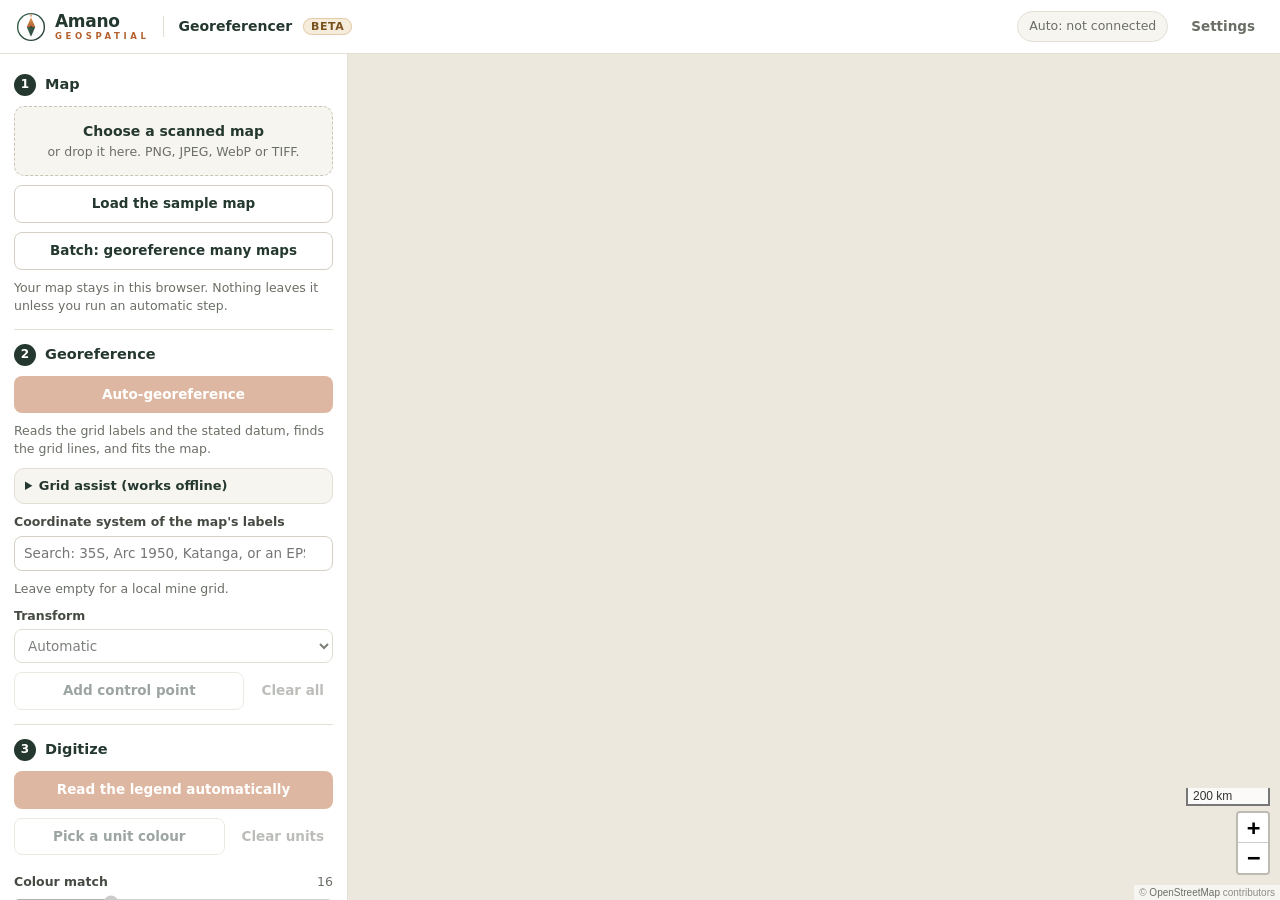
==== app/index.html @ 9b84d44c "Add accounts and activity history (inactive until configured) Email-and-password sign-up and sign-in" ====
<!DOCTYPE html>
<html lang="en">
<head>
<meta charset="UTF-8">
<meta name="viewport" content="width=device-width, initial-scale=1.0">
<title>Amano Georeferencer (beta) — Amano Geospatial</title>
<meta name="description" content="Georeference and digitize scanned maps in your browser. Beta.">
<meta name="theme-color" content="#24382f">
<link rel="icon" href="../assets/favicon.ico" sizes="48x48">
<link rel="icon" href="../assets/favicon.svg" type="image/svg+xml">
<link rel="stylesheet" href="vendor/leaflet/leaflet.css">
<link rel="stylesheet" href="app.css">
</head>
<body>

<header class="top">
  <a class="brand" href="../" title="Back to amanogeospatial.com">
    <img src="logo.svg" alt="" width="30" height="30">
    <span class="wm"><b>Amano</b><span>GEOSPATIAL</span></span>
  </a>
  <span class="product">Georeferencer <i>beta</i></span>
  <nav class="views" id="views" hidden aria-label="Sections">
    <button class="vtab on" id="nav-work" type="button">Workspace</button>
    <button class="vtab" id="nav-history" type="button">History</button>
  </nav>
  <span class="grow"></span>
  <button class="chip" id="ai-chip" type="button" title="Connection for the automatic steps">Auto: not connected</button>
  <button class="btn quiet" id="btn-settings" type="button">Settings</button>
  <div class="acct" id="acct" hidden>
    <button class="acct-btn" id="acct-btn" type="button" aria-haspopup="true" aria-expanded="false" title="Your account"><span id="acct-initials"></span></button>
    <div class="acct-menu" id="acct-menu" hidden>
      <div class="who"><b id="acct-name"></b><span id="acct-email"></span></div>
      <div class="use"><b>This month</b><span id="acct-usage">0 maps</span></div>
      <button class="item" id="acct-history" type="button">History</button>
      <button class="item out" id="acct-signout" type="button">Sign out</button>
    </div>
  </div>
</header>

<div class="layout">
  <aside class="panel" id="panel">

    <section class="step" id="s-map">
      <h2><span class="n">1</span> Map</h2>
      <div class="body">
        <label class="drop" id="drop">
          <input type="file" id="file" accept=".png,.jpg,.jpeg,.webp,.tif,.tiff,.bmp,.gif,image/*">
          <b>Choose a scanned map</b>
          <span>or drop it here. PNG, JPEG, WebP or TIFF.</span>
        </label>
        <button class="btn line wide" id="btn-sample" type="button">Load the sample map</button>
        <button class="btn line wide" id="btn-batch" type="button">Batch: georeference many maps</button>
        <p class="hint" id="file-info">Your map stays in this browser. Nothing leaves it unless you run an automatic step.</p>
      </div>
    </section>

    <section class="step" id="s-georef">
      <h2><span class="n">2</span> Georeference</h2>
      <div class="body">
        <button class="btn primary wide" id="btn-auto" type="button" disabled>Auto-georeference</button>
        <p class="hint">Reads the grid labels and the stated datum, finds the grid lines, and fits the map.</p>

        <details id="assist">
          <summary>Grid assist (works offline)</summary>
          <p class="hint">Finds the grid lines for you. You type the value of the first line and the spacing.</p>
          <button class="btn line wide" id="btn-detect" type="button" disabled>Detect grid lines</button>
          <div class="grid2" id="assist-form" hidden>
            <label>Leftmost line (X)<input type="number" id="as-e0" step="any" placeholder="e.g. 360000"></label>
            <label>X spacing<input type="number" id="as-de" step="any" placeholder="e.g. 1000"></label>
            <label>Top line (Y)<input type="number" id="as-n0" step="any" placeholder="e.g. 8646000"></label>
            <label>Y spacing<input type="number" id="as-dn" step="any" placeholder="e.g. 1000"></label>
            <button class="btn line wide span2" id="btn-assist" type="button">Apply values to the grid</button>
          </div>
        </details>

        <label class="field">Coordinate system of the map's labels
          <input type="text" id="crs" list="crs-list" placeholder="Search: 35S, Arc 1950, Katanga, or an EPSG code" autocomplete="off" disabled>
          <datalist id="crs-list"></datalist>
        </label>
        <p class="hint" id="crs-note">Leave empty for a local mine grid.</p>

        <label class="field">Transform
          <select id="transform" disabled>
            <option value="auto">Automatic</option>
            <option value="similarity">Shift, scale, rotate (2+ points)</option>
            <option value="affine">Affine (3+ points)</option>
            <option value="poly2">Polynomial 2 (6+ points, for warped sheets)</option>
          </select>
        </label>

        <div class="fit" id="fit" hidden></div>

        <div class="row">
          <button class="btn line tool" id="tool-gcp" data-tool="gcp" type="button" disabled>Add control point</button>
          <button class="btn quiet" id="btn-clear-gcps" type="button" disabled>Clear all</button>
        </div>
        <div class="tablewrap" id="gcp-wrap" hidden>
          <table class="gcps">
            <thead><tr><th>#</th><th>X / Easting</th><th>Y / Northing</th><th title="Error in scan pixels">Err px</th><th>Use</th><th></th></tr></thead>
            <tbody id="gcp-body"></tbody>
          </table>
        </div>
      </div>
    </section>

    <section class="step" id="s-digit">
      <h2><span class="n">3</span> Digitize</h2>
      <div class="body">
        <button class="btn primary wide" id="btn-legend" type="button" disabled>Read the legend automatically</button>
        <div class="row">
          <button class="btn line tool" id="tool-pick" data-tool="pick" type="button" disabled>Pick a unit colour</button>
          <button class="btn quiet" id="btn-clear-units" type="button" disabled>Clear units</button>
        </div>
        <div id="units" class="units"></div>

        <label class="field range">Colour match <output id="o-tol">16</output>
          <input type="range" id="r-tol" min="6" max="40" value="16" disabled>
        </label>
        <label class="field range">Outline detail <output id="o-detail">Normal</output>
          <input type="range" id="r-detail" min="1" max="5" value="3" disabled>
        </label>
        <button class="btn primary wide" id="btn-extract" type="button" disabled>Extract polygons</button>

        <h3>Draw by hand</h3>
        <label class="field">Name or code for new features
          <input type="text" id="attr" placeholder="e.g. Fault, SD-006, Kd" disabled>
        </label>
        <div class="tools">
          <button class="btn line tool" data-tool="wand" type="button" disabled title="Click a coloured area to outline it">Magic wand</button>
          <button class="btn line tool" data-tool="polygon" type="button" disabled>Polygon</button>
          <button class="btn line tool" data-tool="line" type="button" disabled>Line</button>
          <button class="btn line tool" data-tool="point" type="button" disabled>Point</button>
          <button class="btn line tool" data-tool="erase" type="button" disabled title="Click a feature to delete it">Delete</button>
        </div>
        <p class="hint" id="draw-hint">Click to add corners. Double-click or press Enter to finish, Esc to cancel.</p>
        <div id="feat-summary" class="summary"></div>
        <button class="btn quiet" id="btn-clear-feats" type="button" disabled>Remove all features</button>
      </div>
    </section>

    <section class="step" id="s-export">
      <h2><span class="n">4</span> Export</h2>
      <div class="body">
        <button class="btn primary wide" id="ex-all" type="button" disabled>Download everything (.zip)</button>
        <div class="exports">
          <button class="btn line" id="ex-tif" type="button" disabled>GeoTIFF</button>
          <button class="btn line" id="ex-shp" type="button" disabled>Shapefile</button>
          <button class="btn line" id="ex-geojson" type="button" disabled>GeoJSON</button>
          <button class="btn line" id="ex-points" type="button" disabled>Control points</button>
          <button class="btn line" id="ex-world" type="button" disabled>World file</button>
          <button class="btn line" id="ex-audit" type="button" disabled>Audit log</button>
        </div>
        <p class="hint" id="export-note">Georeference the map first.</p>
      </div>
    </section>

    <section class="step" id="s-log">
      <h2>Activity</h2>
      <ol class="log" id="log"></ol>
    </section>

    <p class="foot">Beta. Check results before relying on them. <a href="../">amanogeospatial.com</a></p>
  </aside>

  <main class="stage" id="stage">
    <div id="basemap"></div>
    <canvas id="view" hidden></canvas>
    <div class="toolbar" id="toolbar" hidden>
      <span class="seg" role="group" aria-label="View">
        <button class="tb on" id="view-scan" type="button" title="Work on the scan">Scan</button>
        <button class="tb" id="view-base" type="button" title="See the map on OpenStreetMap">Basemap</button>
      </span>
      <span class="sep"></span>
      <button class="tb tool on scan-only" data-tool="pan" type="button" title="Pan and zoom">Pan</button>
      <button class="tb" id="tb-fit" type="button" title="Show the whole map">Fit</button>
      <button class="tb scan-only" id="tb-in" type="button" title="Zoom in">+</button>
      <button class="tb scan-only" id="tb-out" type="button" title="Zoom out">−</button>
      <span class="sep"></span>
      <label class="tb check scan-only"><input type="checkbox" id="show-grid" checked> Grid</label>
      <label class="tb check scan-only"><input type="checkbox" id="show-gcps" checked> Points</label>
      <label class="tb check base-only" hidden>Scan opacity <input type="range" id="base-opacity" min="0" max="100" value="75"></label>
      <label class="tb check"><input type="checkbox" id="show-feats" checked> Features</label>
    </div>
    <div class="status" id="status" hidden></div>
    <div class="empty" id="empty" hidden>
      <img src="logo.svg" alt="" width="72" height="72">
      <h1>Georeference and digitize a scanned map</h1>
      <p>Load a scan on the left, or try the sample map. Once it is georeferenced it appears here on the basemap, and exports as a GeoTIFF and vector layers for QGIS, ArcGIS or Leapfrog.</p>
    </div>
    <div class="busy" id="busy" hidden><div class="card"><div class="spin"></div><p id="busy-text">Working…</p><div class="bar"><i id="busy-bar"></i></div></div></div>
    <div class="toast" id="toast" hidden></div>
  </main>
</div>

<section class="history" id="history" hidden>
  <div class="hwrap">
    <input type="search" id="hist-search" placeholder="Search history…" aria-label="Search history">
    <div class="tablewrap htable">
      <table class="gcps hist">
        <thead><tr><th>Preview</th><th>Map</th><th>Status</th><th>Coordinate system</th><th>Points</th><th>Err px</th><th>Time</th><th></th></tr></thead>
        <tbody id="hist-body"></tbody>
      </table>
    </div>
    <p class="hint" id="hist-count"></p>
  </div>
</section>

<div class="auth" id="auth" hidden>
  <form class="auth-card" id="auth-form" novalidate>
    <img src="logo.svg" alt="" width="54" height="54">
    <h1 id="auth-title">Sign in</h1>
    <p class="hint" id="auth-sub">Sign in to georeference maps and keep a history of your work.</p>
    <label class="field" id="auth-name-row" hidden>Your name
      <input type="text" id="auth-name" autocomplete="name">
    </label>
    <label class="field" id="auth-email-row">Email address
      <input type="email" id="auth-email" autocomplete="email" required>
    </label>
    <label class="field" id="auth-pass-row">Password
      <input type="password" id="auth-pass" autocomplete="current-password" minlength="8" required>
    </label>
    <p class="hint" id="auth-msg" role="status"></p>
    <button class="btn primary wide" id="auth-submit" type="submit">Sign in</button>
    <div class="auth-links">
      <button class="link" id="auth-switch" type="button">Create an account</button>
      <button class="link" id="auth-forgot" type="button">Forgot password?</button>
    </div>
  </form>
</div>

<dialog id="batch" class="wide">
  <div class="dlg">
    <h2>Batch georeferencing</h2>
    <p>Choose many scans. Each one is georeferenced automatically in turn and saved as a GeoTIFF with its control points and audit log. A summary table lists every map's error and flags the ones a person should check.</p>
    <div class="batch-opts">
      <label class="drop small"><input type="file" id="batch-files" multiple accept=".png,.jpg,.jpeg,.webp,.tif,.tiff,.bmp,.gif,image/*"><b>Choose the maps</b><span>Select as many files as you like.</span></label>
      <div class="col">
        <label class="field">Coordinate system for every map (optional)
          <input type="text" id="batch-crs" placeholder="Leave empty to read it from each sheet" autocomplete="off">
        </label>
        <label class="radio" id="batch-folder-row"><input type="checkbox" id="batch-folder" checked> <span>Save straight into a folder I choose<br><small>Otherwise each map downloads as its own zip file.</small></span></label>
      </div>
    </div>
    <div class="batch-status"><span id="batch-progress">No maps chosen yet.</span><div class="bar"><i id="batch-bar"></i></div></div>
    <div class="tablewrap batch-table">
      <table class="gcps batch">
        <thead><tr><th>#</th><th>Map</th><th>Result</th><th>CRS</th><th>Points</th><th>Err px</th><th>Note</th></tr></thead>
        <tbody id="batch-body"></tbody>
      </table>
    </div>
    <p class="hint">Keep this tab open while it runs. Parts of each map image are sent to the recognition service. “Check” means open that map on its own and look at the control points before trusting it.</p>
    <div class="dlg-actions">
      <button class="btn line" id="batch-summary" type="button" disabled>Download summary (.csv)</button>
      <span class="grow"></span>
      <button class="btn quiet" id="batch-close" type="button">Close</button>
      <button class="btn line" id="batch-stop" type="button" hidden>Stop</button>
      <button class="btn primary" id="batch-start" type="button" disabled>Start</button>
    </div>
  </div>
</dialog>

<dialog id="settings">
  <form method="dialog" class="dlg">
    <h2>Connection</h2>
    <p>The automatic steps read the map with an online recognition service. When you run one, parts of your map image are sent to that service for processing. Everything else runs in this browser.</p>
    <label class="radio"><input type="radio" name="mode" value="proxy"> <span><b>Amano server</b><br><small>The address given to you by Amano Geospatial.</small></span></label>
    <label class="field">Server address
      <input type="url" id="set-proxy" placeholder="https://…">
    </label>
    <label class="field">Access code (if you were given one)
      <input type="text" id="set-code" autocomplete="off">
    </label>
    <label class="radio"><input type="radio" name="mode" value="key"> <span><b>Service key</b><br><small>For direct access with your own key. It is kept in this browser only.</small></span></label>
    <label class="field">Service key
      <input type="password" id="set-key" placeholder="Paste your key" autocomplete="off" spellcheck="false">
    </label>
    <label class="field">Reading quality
      <select id="set-model"></select>
    </label>
    <div class="dlg-actions">
      <button class="btn quiet" id="set-forget" type="button">Forget key</button>
      <span class="grow"></span>
      <button class="btn line" value="cancel">Cancel</button>
      <button class="btn primary" id="set-save" value="save">Save</button>
    </div>
  </form>
</dialog>

<script src="config.js"></script>
<script src="vendor/supabase.js"></script>
<script src="vendor/proj4.js"></script>
<script src="vendor/leaflet/leaflet.js"></script>
<script src="vendor/pako_inflate.min.js"></script>
<script src="vendor/UTIF.js"></script>
<script src="vendor/geotiff.js"></script>
<script type="module" src="js/main.js"></script>
</body>
</html>
---- app/vendor/leaflet/leaflet.css ----
/* required styles */

.leaflet-pane,
.leaflet-tile,
.leaflet-marker-icon,
.leaflet-marker-shadow,
.leaflet-tile-container,
.leaflet-pane > svg,
.leaflet-pane > canvas,
.leaflet-zoom-box,
.leaflet-image-layer,
.leaflet-layer {
	position: absolute;
	left: 0;
	top: 0;
	}
.leaflet-container {
	overflow: hidden;
	}
.leaflet-tile,
.leaflet-marker-icon,
.leaflet-marker-shadow {
	-webkit-user-select: none;
	   -moz-user-select: none;
	        user-select: none;
	  -webkit-user-drag: none;
	}
/* Prevents IE11 from highlighting tiles in blue */
.leaflet-tile::selection {
	background: transparent;
}
/* Safari renders non-retina tile on retina better with this, but Chrome is worse */
.leaflet-safari .leaflet-tile {
	image-rendering: -webkit-optimize-contrast;
	}
/* hack that prevents hw layers "stretching" when loading new tiles */
.leaflet-safari .leaflet-tile-container {
	width: 1600px;
	height: 1600px;
	-webkit-transform-origin: 0 0;
	}
.leaflet-marker-icon,
.leaflet-marker-shadow {
	display: block;
	}
/* .leaflet-container svg: reset svg max-width decleration shipped in Joomla! (joomla.org) 3.x */
/* .leaflet-container img: map is broken in FF if you have max-width: 100% on tiles */
.leaflet-container .leaflet-overlay-pane svg {
	max-width: none !important;
	max-height: none !important;
	}
.leaflet-container .leaflet-marker-pane img,
.leaflet-container .leaflet-shadow-pane img,
.leaflet-container .leaflet-tile-pane img,
.leaflet-container img.leaflet-image-layer,
.leaflet-container .leaflet-tile {
	max-width: none !important;
	max-height: none !important;
	width: auto;
	padding: 0;
	}

.leaflet-container img.leaflet-tile {
	/* See: https://bugs.chromium.org/p/chromium/issues/detail?id=600120 */
	mix-blend-mode: plus-lighter;
}

.leaflet-container.leaflet-touch-zoom {
	-ms-touch-action: pan-x pan-y;
	touch-action: pan-x pan-y;
	}
.leaflet-container.leaflet-touch-drag {
	-ms-touch-action: pinch-zoom;
	/* Fallback for FF which doesn't support pinch-zoom */
	touch-action: none;
	touch-action: pinch-zoom;
}
.leaflet-container.leaflet-touch-drag.leaflet-touch-zoom {
	-ms-touch-action: none;
	touch-action: none;
}
.leaflet-container {
	-webkit-tap-highlight-color: transparent;
}
.leaflet-container a {
	-webkit-tap-highlight-color: rgba(51, 181, 229, 0.4);
}
.leaflet-tile {
	filter: inherit;
	visibility: hidden;
	}
.leaflet-tile-loaded {
	visibility: inherit;
	}
.leaflet-zoom-box {
	width: 0;
	height: 0;
	-moz-box-sizing: border-box;
	     box-sizing: border-box;
	z-index: 800;
	}
/* workaround for https://bugzilla.mozilla.org/show_bug.cgi?id=888319 */
.leaflet-overlay-pane svg {
	-moz-user-select: none;
	}

.leaflet-pane         { z-index: 400; }

.leaflet-tile-pane    { z-index: 200; }
.leaflet-overlay-pane { z-index: 400; }
.leaflet-shadow-pane  { z-index: 500; }
.leaflet-marker-pane  { z-index: 600; }
.leaflet-tooltip-pane   { z-index: 650; }
.leaflet-popup-pane   { z-index: 700; }

.leaflet-map-pane canvas { z-index: 100; }
.leaflet-map-pane svg    { z-index: 200; }

.leaflet-vml-shape {
	width: 1px;
	height: 1px;
	}
.lvml {
	behavior: url(#default#VML);
	display: inline-block;
	position: absolute;
	}


/* control positioning */

.leaflet-control {
	position: relative;
	z-index: 800;
	pointer-events: visiblePainted; /* IE 9-10 doesn't have auto */
	pointer-events: auto;
	}
.leaflet-top,
.leaflet-bottom {
	position: absolute;
	z-index: 1000;
	pointer-events: none;
	}
.leaflet-top {
	top: 0;
	}
.leaflet-right {
	right: 0;
	}
.leaflet-bottom {
	bottom: 0;
	}
.leaflet-left {
	left: 0;
	}
.leaflet-control {
	float: left;
	clear: both;
	}
.leaflet-right .leaflet-control {
	float: right;
	}
.leaflet-top .leaflet-control {
	margin-top: 10px;
	}
.leaflet-bottom .leaflet-control {
	margin-bottom: 10px;
	}
.leaflet-left .leaflet-control {
	margin-left: 10px;
	}
.leaflet-right .leaflet-control {
	margin-right: 10px;
	}


/* zoom and fade animations */

.leaflet-fade-anim .leaflet-popup {
	opacity: 0;
	-webkit-transition: opacity 0.2s linear;
	   -moz-transition: opacity 0.2s linear;
	        transition: opacity 0.2s linear;
	}
.leaflet-fade-anim .leaflet-map-pane .leaflet-popup {
	opacity: 1;
	}
.leaflet-zoom-animated {
	-webkit-transform-origin: 0 0;
	    -ms-transform-origin: 0 0;
	        transform-origin: 0 0;
	}
svg.leaflet-zoom-animated {
	will-change: transform;
}

.leaflet-zoom-anim .leaflet-zoom-animated {
	-webkit-transition: -webkit-transform 0.25s cubic-bezier(0,0,0.25,1);
	   -moz-transition:    -moz-transform 0.25s cubic-bezier(0,0,0.25,1);
	        transition:         transform 0.25s cubic-bezier(0,0,0.25,1);
	}
.leaflet-zoom-anim .leaflet-tile,
.leaflet-pan-anim .leaflet-tile {
	-webkit-transition: none;
	   -moz-transition: none;
	        transition: none;
	}

.leaflet-zoom-anim .leaflet-zoom-hide {
	visibility: hidden;
	}


/* cursors */

.leaflet-interactive {
	cursor: pointer;
	}
.leaflet-grab {
	cursor: -webkit-grab;
	cursor:    -moz-grab;
	cursor:         grab;
	}
.leaflet-crosshair,
.leaflet-crosshair .leaflet-interactive {
	cursor: crosshair;
	}
.leaflet-popup-pane,
.leaflet-control {
	cursor: auto;
	}
.leaflet-dragging .leaflet-grab,
.leaflet-dragging .leaflet-grab .leaflet-interactive,
.leaflet-dragging .leaflet-marker-draggable {
	cursor: move;
	cursor: -webkit-grabbing;
	cursor:    -moz-grabbing;
	cursor:         grabbing;
	}

/* marker & overlays interactivity */
.leaflet-marker-icon,
.leaflet-marker-shadow,
.leaflet-image-layer,
.leaflet-pane > svg path,
.leaflet-tile-container {
	pointer-events: none;
	}

.leaflet-marker-icon.leaflet-interactive,
.leaflet-image-layer.leaflet-interactive,
.leaflet-pane > svg path.leaflet-interactive,
svg.leaflet-image-layer.leaflet-interactive path {
	pointer-events: visiblePainted; /* IE 9-10 doesn't have auto */
	pointer-events: auto;
	}

/* visual tweaks */

.leaflet-container {
	background: #ddd;
	outline-offset: 1px;
	}
.leaflet-container a {
	color: #0078A8;
	}
.leaflet-zoom-box {
	border: 2px dotted #38f;
	background: rgba(255,255,255,0.5);
	}


/* general typography */
.leaflet-container {
	font-family: "Helvetica Neue", Arial, Helvetica, sans-serif;
	font-size: 12px;
	font-size: 0.75rem;
	line-height: 1.5;
	}


/* general toolbar styles */

.leaflet-bar {
	box-shadow: 0 1px 5px rgba(0,0,0,0.65);
	border-radius: 4px;
	}
.leaflet-bar a {
	background-color: #fff;
	border-bottom: 1px solid #ccc;
	width: 26px;
	height: 26px;
	line-height: 26px;
	display: block;
	text-align: center;
	text-decoration: none;
	color: black;
	}
.leaflet-bar a,
.leaflet-control-layers-toggle {
	background-position: 50% 50%;
	background-repeat: no-repeat;
	display: block;
	}
.leaflet-bar a:hover,
.leaflet-bar a:focus {
	background-color: #f4f4f4;
	}
.leaflet-bar a:first-child {
	border-top-left-radius: 4px;
	border-top-right-radius: 4px;
	}
.leaflet-bar a:last-child {
	border-bottom-left-radius: 4px;
	border-bottom-right-radius: 4px;
	border-bottom: none;
	}
.leaflet-bar a.leaflet-disabled {
	cursor: default;
	background-color: #f4f4f4;
	color: #bbb;
	}

.leaflet-touch .leaflet-bar a {
	width: 30px;
	height: 30px;
	line-height: 30px;
	}
.leaflet-touch .leaflet-bar a:first-child {
	border-top-left-radius: 2px;
	border-top-right-radius: 2px;
	}
.leaflet-touch .leaflet-bar a:last-child {
	border-bottom-left-radius: 2px;
	border-bottom-right-radius: 2px;
	}

/* zoom control */

.leaflet-control-zoom-in,
.leaflet-control-zoom-out {
	font: bold 18px 'Lucida Console', Monaco, monospace;
	text-indent: 1px;
	}

.leaflet-touch .leaflet-control-zoom-in, .leaflet-touch .leaflet-control-zoom-out  {
	font-size: 22px;
	}


/* layers control */

.leaflet-control-layers {
	box-shadow: 0 1px 5px rgba(0,0,0,0.4);
	background: #fff;
	border-radius: 5px;
	}
.leaflet-control-layers-toggle {
	background-image: url(images/layers.png);
	width: 36px;
	height: 36px;
	}
.leaflet-retina .leaflet-control-layers-toggle {
	background-image: url(images/layers-2x.png);
	background-size: 26px 26px;
	}
.leaflet-touch .leaflet-control-layers-toggle {
	width: 44px;
	height: 44px;
	}
.leaflet-control-layers .leaflet-control-layers-list,
.leaflet-control-layers-expanded .leaflet-control-layers-toggle {
	display: none;
	}
.leaflet-control-layers-expanded .leaflet-control-layers-list {
	display: block;
	position: relative;
	}
.leaflet-control-layers-expanded {
	padding: 6px 10px 6px 6px;
	color: #333;
	background: #fff;
	}
.leaflet-control-layers-scrollbar {
	overflow-y: scroll;
	overflow-x: hidden;
	padding-right: 5px;
	}
.leaflet-control-layers-selector {
	margin-top: 2px;
	position: relative;
	top: 1px;
	}
.leaflet-control-layers label {
	display: block;
	font-size: 13px;
	font-size: 1.08333em;
	}
.leaflet-control-layers-separator {
	height: 0;
	border-top: 1px solid #ddd;
	margin: 5px -10px 5px -6px;
	}

/* Default icon URLs */
.leaflet-default-icon-path { /* used only in path-guessing heuristic, see L.Icon.Default */
	background-image: url(images/marker-icon.png);
	}


/* attribution and scale controls */

.leaflet-container .leaflet-control-attribution {
	background: #fff;
	background: rgba(255, 255, 255, 0.8);
	margin: 0;
	}
.leaflet-control-attribution,
.leaflet-control-scale-line {
	padding: 0 5px;
	color: #333;
	line-height: 1.4;
	}
.leaflet-control-attribution a {
	text-decoration: none;
	}
.leaflet-control-attribution a:hover,
.leaflet-control-attribution a:focus {
	text-decoration: underline;
	}
.leaflet-attribution-flag {
	display: inline !important;
	vertical-align: baseline !important;
	width: 1em;
	height: 0.6669em;
	}
.leaflet-left .leaflet-control-scale {
	margin-left: 5px;
	}
.leaflet-bottom .leaflet-control-scale {
	margin-bottom: 5px;
	}
.leaflet-control-scale-line {
	border: 2px solid #777;
	border-top: none;
	line-height: 1.1;
	padding: 2px 5px 1px;
	white-space: nowrap;
	-moz-box-sizing: border-box;
	     box-sizing: border-box;
	background: rgba(255, 255, 255, 0.8);
	text-shadow: 1px 1px #fff;
	}
.leaflet-control-scale-line:not(:first-child) {
	border-top: 2px solid #777;
	border-bottom: none;
	margin-top: -2px;
	}
.leaflet-control-scale-line:not(:first-child):not(:last-child) {
	border-bottom: 2px solid #777;
	}

.leaflet-touch .leaflet-control-attribution,
.leaflet-touch .leaflet-control-layers,
.leaflet-touch .leaflet-bar {
	box-shadow: none;
	}
.leaflet-touch .leaflet-control-layers,
.leaflet-touch .leaflet-bar {
	border: 2px solid rgba(0,0,0,0.2);
	background-clip: padding-box;
	}


/* popup */

.leaflet-popup {
	position: absolute;
	text-align: center;
	margin-bottom: 20px;
	}
.leaflet-popup-content-wrapper {
	padding: 1px;
	text-align: left;
	border-radius: 12px;
	}
.leaflet-popup-content {
	margin: 13px 24px 13px 20px;
	line-height: 1.3;
	font-size: 13px;
	font-size: 1.08333em;
	min-height: 1px;
	}
.leaflet-popup-content p {
	margin: 17px 0;
	margin: 1.3em 0;
	}
.leaflet-popup-tip-container {
	width: 40px;
	height: 20px;
	position: absolute;
	left: 50%;
	margin-top: -1px;
	margin-left: -20px;
	overflow: hidden;
	pointer-events: none;
	}
.leaflet-popup-tip {
	width: 17px;
	height: 17px;
	padding: 1px;

	margin: -10px auto 0;
	pointer-events: auto;

	-webkit-transform: rotate(45deg);
	   -moz-transform: rotate(45deg);
	    -ms-transform: rotate(45deg);
	        transform: rotate(45deg);
	}
.leaflet-popup-content-wrapper,
.leaflet-popup-tip {
	background: white;
	color: #333;
	box-shadow: 0 3px 14px rgba(0,0,0,0.4);
	}
.leaflet-container a.leaflet-popup-close-button {
	position: absolute;
	top: 0;
	right: 0;
	border: none;
	text-align: center;
	width: 24px;
	height: 24px;
	font: 16px/24px Tahoma, Verdana, sans-serif;
	color: #757575;
	text-decoration: none;
	background: transparent;
	}
.leaflet-container a.leaflet-popup-close-button:hover,
.leaflet-container a.leaflet-popup-close-button:focus {
	color: #585858;
	}
.leaflet-popup-scrolled {
	overflow: auto;
	}

.leaflet-oldie .leaflet-popup-content-wrapper {
	-ms-zoom: 1;
	}
.leaflet-oldie .leaflet-popup-tip {
	width: 24px;
	margin: 0 auto;

	-ms-filter: "progid:DXImageTransform.Microsoft.Matrix(M11=0.70710678, M12=0.70710678, M21=-0.70710678, M22=0.70710678)";
	filter: progid:DXImageTransform.Microsoft.Matrix(M11=0.70710678, M12=0.70710678, M21=-0.70710678, M22=0.70710678);
	}

.leaflet-oldie .leaflet-control-zoom,
.leaflet-oldie .leaflet-control-layers,
.leaflet-oldie .leaflet-popup-content-wrapper,
.leaflet-oldie .leaflet-popup-tip {
	border: 1px solid #999;
	}


/* div icon */

.leaflet-div-icon {
	background: #fff;
	border: 1px solid #666;
	}


/* Tooltip */
/* Base styles for the element that has a tooltip */
.leaflet-tooltip {
	position: absolute;
	padding: 6px;
	background-color: #fff;
	border: 1px solid #fff;
	border-radius: 3px;
	color: #222;
	white-space: nowrap;
	-webkit-user-select: none;
	-moz-user-select: none;
	-ms-user-select: none;
	user-select: none;
	pointer-events: none;
	box-shadow: 0 1px 3px rgba(0,0,0,0.4);
	}
.leaflet-tooltip.leaflet-interactive {
	cursor: pointer;
	pointer-events: auto;
	}
.leaflet-tooltip-top:before,
.leaflet-tooltip-bottom:before,
.leaflet-tooltip-left:before,
.leaflet-tooltip-right:before {
	position: absolute;
	pointer-events: none;
	border: 6px solid transparent;
	background: transparent;
	content: "";
	}

/* Directions */

.leaflet-tooltip-bottom {
	margin-top: 6px;
}
.leaflet-tooltip-top {
	margin-top: -6px;
}
.leaflet-tooltip-bottom:before,
.leaflet-tooltip-top:before {
	left: 50%;
	margin-left: -6px;
	}
.leaflet-tooltip-top:before {
	bottom: 0;
	margin-bottom: -12px;
	border-top-color: #fff;
	}
.leaflet-tooltip-bottom:before {
	top: 0;
	margin-top: -12px;
	margin-left: -6px;
	border-bottom-color: #fff;
	}
.leaflet-tooltip-left {
	margin-left: -6px;
}
.leaflet-tooltip-right {
	margin-left: 6px;
}
.leaflet-tooltip-left:before,
.leaflet-tooltip-right:before {
	top: 50%;
	margin-top: -6px;
	}
.leaflet-tooltip-left:before {
	right: 0;
	margin-right: -12px;
	border-left-color: #fff;
	}
.leaflet-tooltip-right:before {
	left: 0;
	margin-left: -12px;
	border-right-color: #fff;
	}

/* Printing */

@media print {
	/* Prevent printers from removing background-images of controls. */
	.leaflet-control {
		-webkit-print-color-adjust: exact;
		print-color-adjust: exact;
		}
	}
---- app/app.css ----
/* Amano Georeferencer — app styles */
:root{
  --cobalt:#24382f; --cobalt2:#3f6b55; --amber:#b4612f; --amber-d:#9a4f23; --amber2:#d99a5b;
  --ink:#1d241f; --paper:#f7f5f0; --slate:#6a6f66; --line:#e3dfd5; --good:#3d7a4f; --warn:#a8741a; --bad:#a8402f;
  --stage:#ece8de;
}
*{box-sizing:border-box;margin:0;padding:0}
html,body{height:100%}
body{font-family:'Segoe UI','Inter',system-ui,-apple-system,Arial,sans-serif;color:var(--ink);background:#fff;font-size:14px;line-height:1.45;display:flex;flex-direction:column;overflow:hidden}
button,input,select{font:inherit;color:inherit}
a{color:var(--cobalt2)}
[hidden]{display:none!important}

/* top bar */
.top{display:flex;align-items:center;gap:14px;height:54px;padding:0 16px;border-bottom:1px solid var(--line);background:#fff;flex:0 0 auto}
.brand{display:flex;align-items:center;gap:9px;text-decoration:none}
.brand .wm{display:flex;flex-direction:column;line-height:1}
.brand .wm b{font-size:17px;letter-spacing:-.3px;color:var(--cobalt)}
.brand .wm span{font-size:8.5px;font-weight:600;letter-spacing:3.6px;color:var(--amber);margin-top:2px}
.product{font-weight:600;color:var(--cobalt);padding-left:14px;border-left:1px solid var(--line)}
.product i{font-style:normal;font-size:11px;font-weight:700;letter-spacing:.6px;text-transform:uppercase;color:#7a5220;background:#f6ecdc;border:1px solid #e2cba6;border-radius:999px;padding:1px 7px;margin-left:6px;vertical-align:1px}
.grow{flex:1}
.chip{border:1px solid var(--line);background:var(--paper);border-radius:999px;padding:5px 11px;font-size:12.5px;color:var(--slate);cursor:pointer}
.chip.on{color:var(--good);border-color:#c5d8c4;background:#eef4ec}

/* buttons */
.btn{border:1px solid transparent;border-radius:8px;padding:8px 12px;font-weight:600;font-size:13.5px;cursor:pointer;background:transparent;transition:background .12s,border-color .12s}
.btn.primary{background:var(--amber);color:#fff}
.btn.primary:hover:not(:disabled){background:var(--amber-d)}
.btn.line{border-color:#d4cfc2;background:#fff;color:var(--cobalt)}
.btn.line:hover:not(:disabled){border-color:var(--cobalt2);background:#f4f1ea}
.btn.quiet{color:var(--slate);padding:8px 8px}
.btn.quiet:hover:not(:disabled){color:var(--cobalt)}
.btn.wide{width:100%}
.btn:disabled{opacity:.45;cursor:not-allowed}
.btn.tool.on{background:var(--cobalt);border-color:var(--cobalt);color:#fff}
.btn:focus-visible,.tb:focus-visible,input:focus-visible,select:focus-visible,.chip:focus-visible{outline:2px solid var(--amber2);outline-offset:1px}

/* layout */
.layout{flex:1;display:flex;min-height:0}
.panel{width:348px;flex:0 0 348px;overflow-y:auto;border-right:1px solid var(--line);background:#fff;padding:6px 14px 20px}
.stage{flex:1;position:relative;background:var(--stage);min-width:0;
  background-image:linear-gradient(rgba(36,56,47,.045) 1px,transparent 1px),linear-gradient(90deg,rgba(36,56,47,.045) 1px,transparent 1px);background-size:32px 32px}
#basemap{position:absolute;inset:0;z-index:0;isolation:isolate;background:var(--stage)}
#basemap .scan-overlay{position:absolute;left:0;top:0;transform-origin:0 0;max-width:none;max-height:none;pointer-events:none;image-rendering:auto}
#basemap .leaflet-control-attribution{font-size:10px;line-height:1.5;padding:0 5px;background:rgba(255,255,255,.6);color:#8c8f86}
#basemap .leaflet-control-attribution a{color:#6a6f66;text-decoration:none}
#view{position:absolute;inset:0;width:100%;height:100%;cursor:grab;touch-action:none;z-index:1;background:var(--stage)}
#view.grabbing{cursor:grabbing}
#view.crosshair{cursor:crosshair}

/* steps */
.step{border-bottom:1px solid var(--line);padding:14px 0}
.step:last-of-type{border-bottom:0}
.step h2{font-size:14.5px;color:var(--cobalt);display:flex;align-items:center;gap:9px;margin-bottom:10px}
.step h2 .n{width:22px;height:22px;border-radius:50%;background:var(--cobalt);color:#fff;font-size:12px;display:inline-flex;align-items:center;justify-content:center}
.step h3{font-size:12px;letter-spacing:1.4px;text-transform:uppercase;color:var(--slate);margin:16px 0 8px}
.step .body{display:flex;flex-direction:column;gap:9px}
.hint{font-size:12.5px;color:var(--slate)}
.hint.warn{color:var(--warn)} .hint.bad{color:var(--bad)} .hint.good{color:var(--good)}
.row{display:flex;gap:8px;align-items:center}
.row .tool{flex:1}

.drop{display:flex;flex-direction:column;gap:2px;border:1.5px dashed #c9c3b4;border-radius:10px;padding:14px;text-align:center;cursor:pointer;background:var(--paper)}
.drop:hover,.drop.over{border-color:var(--amber);background:#faf3ea}
.drop input{position:absolute;opacity:0;width:1px;height:1px;pointer-events:none}
.drop b{color:var(--cobalt)} .drop span{font-size:12.5px;color:var(--slate)}

.field{display:flex;flex-direction:column;gap:4px;font-size:12.5px;font-weight:600;color:#454b43}
.field input[type=text],.field input[type=number],.field input[type=password],.field input[type=url],.field select,.grid2 input{
  font-weight:400;font-size:13.5px;border:1px solid #d4cfc2;border-radius:8px;padding:7px 9px;background:#fff;width:100%;min-width:0}
.field.range{flex-direction:row;flex-wrap:wrap;align-items:center;justify-content:space-between}
.field.range output{font-weight:400;color:var(--slate)}
.field.range input{width:100%;accent-color:var(--amber)}
details{border:1px solid var(--line);border-radius:10px;padding:8px 10px;background:var(--paper)}
details summary{cursor:pointer;font-weight:600;color:var(--cobalt);font-size:13px}
details[open] summary{margin-bottom:8px}
details .hint{margin-bottom:8px}
.grid2{display:grid;grid-template-columns:1fr 1fr;gap:8px;margin-top:8px}
.grid2 label{display:flex;flex-direction:column;gap:3px;font-size:12px;font-weight:600;color:#454b43}
.grid2 .span2{grid-column:1 / -1}

.fit{border:1px solid var(--line);border-radius:10px;padding:10px 12px;background:var(--paper);display:grid;grid-template-columns:1fr 1fr;gap:6px 12px}
.fit .big{grid-column:1 / -1;display:flex;align-items:baseline;gap:8px;flex-wrap:wrap}
.fit .big b{font-size:20px;color:var(--cobalt);letter-spacing:-.4px}
.fit .k{font-size:11.5px;color:var(--slate)} .fit .v{font-size:13px;font-weight:600}
.badge{font-size:11px;font-weight:700;letter-spacing:.4px;text-transform:uppercase;border-radius:999px;padding:2px 8px}
.badge.good{color:var(--good);background:#e9f1e6} .badge.warn{color:var(--warn);background:#f7eed8} .badge.bad{color:var(--bad);background:#f6e4df}
.fit .msg{grid-column:1 / -1;font-size:12.5px}

.tablewrap{max-height:230px;overflow:auto;border:1px solid var(--line);border-radius:10px}
table.gcps{width:100%;border-collapse:collapse;font-size:12px}
table.gcps th{position:sticky;top:0;background:#f0ede5;text-align:left;padding:5px 6px;font-size:11px;color:var(--slate);z-index:1}
table.gcps td{padding:2px 4px;border-top:1px solid var(--line);white-space:nowrap}
table.gcps tr.rej td{background:#fbf1ee} table.gcps tr.off td{opacity:.5}
table.gcps tr:hover td{background:#f4f1ea}
table.gcps input[type=number]{width:92px;border:1px solid transparent;border-radius:5px;padding:3px 4px;background:transparent;font-size:12px}
table.gcps input[type=number]:hover,table.gcps input[type=number]:focus{border-color:#d4cfc2;background:#fff}
table.gcps .id{cursor:pointer;color:var(--cobalt2);font-weight:600}
table.gcps .del{border:0;background:none;color:var(--slate);cursor:pointer;font-size:15px;line-height:1;padding:2px 5px}
table.gcps .del:hover{color:var(--bad)}

.units{display:flex;flex-direction:column;gap:5px}
.unit{display:grid;grid-template-columns:22px 58px 1fr 22px;gap:6px;align-items:center}
.unit .sw{width:22px;height:22px;border-radius:5px;border:1px solid rgba(0,0,0,.25)}
.unit input{border:1px solid #d4cfc2;border-radius:6px;padding:4px 6px;font-size:12.5px;min-width:0;width:100%}
.unit button{border:0;background:none;color:var(--slate);cursor:pointer;font-size:16px}
.unit button:hover{color:var(--bad)}
.tools{display:grid;grid-template-columns:repeat(3,1fr);gap:6px}
.tools .btn{padding:7px 4px;font-size:12.5px}
.summary{font-size:12.5px;color:#454b43;display:flex;flex-direction:column;gap:3px}
.summary .u{display:flex;align-items:center;gap:6px}
.summary .u i{width:11px;height:11px;border-radius:3px;border:1px solid rgba(0,0,0,.25);display:inline-block}
.exports{display:grid;grid-template-columns:1fr 1fr;gap:6px}
.log{list-style:none;font-size:12px;color:#454b43;display:flex;flex-direction:column;gap:5px;max-height:220px;overflow:auto}
.log li{padding-left:10px;border-left:2px solid var(--line)}
.log li.warn{border-color:var(--amber);} .log li.bad{border-color:var(--bad);color:var(--bad)} .log li.good{border-color:var(--good)}
.log time{color:var(--slate);margin-right:5px}
.foot{font-size:11.5px;color:var(--slate);margin-top:12px}

/* stage furniture */
.toolbar{z-index:3;position:absolute;top:12px;left:12px;max-width:calc(100% - 24px);flex-wrap:wrap;display:flex;align-items:center;gap:2px;background:#fff;border:1px solid var(--line);border-radius:10px;padding:4px;box-shadow:0 6px 20px -12px rgba(36,56,47,.5)}
.tb{border:0;background:none;border-radius:7px;padding:6px 10px;font-size:13px;font-weight:600;color:var(--cobalt);cursor:pointer}
.tb:hover{background:#f0ede5} .tb.on{background:var(--cobalt);color:#fff}
.tb.check{display:flex;align-items:center;gap:5px;font-weight:500;color:#454b43}
.tb.check input{accent-color:var(--cobalt)}
.seg{display:inline-flex;gap:2px;background:#f0ede5;border-radius:8px;padding:2px}
.seg .tb{padding:5px 10px}
.tb.check input[type=range]{width:90px;accent-color:var(--amber)}
.sep{width:1px;height:20px;background:var(--line);margin:0 4px}
.status{z-index:3;position:absolute;left:12px;bottom:12px;background:rgba(29,36,31,.88);color:#f1ede2;font-size:12px;border-radius:8px;padding:5px 10px;font-variant-numeric:tabular-nums;max-width:calc(100% - 24px);white-space:nowrap;overflow:hidden;text-overflow:ellipsis}
.empty{position:absolute;z-index:2;left:50%;top:50%;transform:translate(-50%,-50%);width:min(520px,calc(100% - 32px));display:flex;flex-direction:column;align-items:center;text-align:center;padding:26px 28px;gap:10px;pointer-events:none;background:rgba(255,255,255,.93);border:1px solid var(--line);border-radius:18px;box-shadow:0 30px 70px -35px rgba(29,36,31,.75);backdrop-filter:blur(3px)}
.empty h1{font-size:clamp(20px,2.6vw,28px);color:var(--cobalt);letter-spacing:-.5px;max-width:22ch}
.empty p{color:var(--slate);max-width:52ch;font-size:15px}
.stage.over::after{content:"Drop the map to load it";position:absolute;inset:14px;border:2px dashed var(--amber);border-radius:16px;background:rgba(250,243,234,.9);display:flex;align-items:center;justify-content:center;font-size:20px;font-weight:700;color:var(--cobalt)}
.busy{position:absolute;inset:0;z-index:5;background:rgba(236,232,222,.72);display:flex;align-items:center;justify-content:center;z-index:5}
.busy .card{background:#fff;border:1px solid var(--line);border-radius:14px;padding:20px 24px;min-width:260px;max-width:380px;text-align:center;box-shadow:0 24px 60px -30px rgba(36,56,47,.6)}
.busy p{margin-top:10px;font-weight:600;color:var(--cobalt)}
.spin{width:26px;height:26px;border-radius:50%;border:3px solid #e3dfd5;border-top-color:var(--amber);margin:0 auto;animation:sp .8s linear infinite}
@keyframes sp{to{transform:rotate(360deg)}}
.bar{height:4px;border-radius:2px;background:#e3dfd5;margin-top:12px;overflow:hidden}
.bar i{display:block;height:100%;width:0;background:var(--amber);transition:width .15s}
.toast{position:absolute;right:14px;top:14px;max-width:420px;background:#fff;border:1px solid var(--line);border-left:4px solid var(--amber);border-radius:10px;padding:10px 14px;font-size:13px;box-shadow:0 16px 40px -24px rgba(36,56,47,.7);z-index:6}
.toast.bad{border-left-color:var(--bad)} .toast.good{border-left-color:var(--good)}

/* accounts and history */
.views{display:flex;gap:4px;margin-left:8px;align-self:stretch}
.vtab{border:0;background:none;padding:0 12px;font-weight:600;color:var(--slate);cursor:pointer;border-bottom:2px solid transparent;margin-bottom:-1px}
.vtab:hover{color:var(--cobalt)} .vtab.on{color:var(--cobalt);border-bottom-color:var(--amber)}
.acct{position:relative}
.acct-btn{width:34px;height:34px;border-radius:50%;border:1px solid var(--line);background:var(--cobalt);color:#fff;font-weight:700;font-size:12.5px;cursor:pointer}
.acct-menu{position:absolute;right:0;top:42px;width:260px;background:#fff;border:1px solid var(--line);border-radius:12px;box-shadow:0 24px 60px -30px rgba(29,36,31,.7);z-index:20;overflow:hidden}
.acct-menu .who,.acct-menu .use{display:flex;flex-direction:column;gap:2px;padding:12px 14px;border-bottom:1px solid var(--line)}
.acct-menu span{font-size:12.5px;color:var(--slate);overflow-wrap:anywhere}
.acct-menu .item{display:block;width:100%;text-align:left;border:0;background:none;padding:11px 14px;font-weight:600;color:var(--cobalt);cursor:pointer}
.acct-menu .item:hover{background:var(--paper)} .acct-menu .item.out{color:var(--bad);border-top:1px solid var(--line)}
.history{flex:1;overflow:auto;background:var(--paper)}
.hwrap{max-width:1100px;margin:0 auto;padding:26px 20px;display:flex;flex-direction:column;gap:14px}
#hist-search{border:1px solid #d4cfc2;border-radius:10px;padding:11px 14px;font-size:14.5px;background:#fff;width:100%}
.htable{max-height:none;background:#fff}
table.hist td{padding:9px 10px;white-space:normal;vertical-align:middle;font-size:13px}
table.hist th{padding:9px 10px}
table.hist img{width:54px;height:54px;object-fit:cover;border-radius:6px;border:1px solid var(--line);display:block}
table.hist .t b{display:block;color:var(--ink);font-size:13.5px} table.hist .t span{color:var(--slate);font-size:12px;overflow-wrap:anywhere}
table.hist .pill{display:inline-block;font-size:11.5px;font-weight:700;border-radius:999px;padding:2px 9px;background:#e9f1e6;color:var(--good)}
table.hist .pill.geo{background:#f0ede5;color:var(--cobalt)}
#hist-count{text-align:center}
.auth{position:fixed;inset:0;z-index:50;background:var(--paper);display:flex;align-items:center;justify-content:center;padding:20px;overflow:auto}
.auth-card{width:min(400px,100%);background:#fff;border:1px solid var(--line);border-radius:18px;padding:28px;display:flex;flex-direction:column;gap:12px;box-shadow:0 30px 70px -40px rgba(29,36,31,.6)}
.auth-card img{align-self:center}
.auth-card h1{font-size:22px;color:var(--cobalt);text-align:center;letter-spacing:-.3px}
.auth-card #auth-sub{text-align:center}
.auth-card input{padding:10px 11px!important;font-size:14.5px!important}
.auth-links{display:flex;justify-content:space-between;gap:10px}
.link{border:0;background:none;color:var(--cobalt2);font-weight:600;cursor:pointer;padding:4px 0;font-size:13px}
.link:hover{text-decoration:underline}
#auth-msg:empty{display:none}

/* batch dialog */
dialog.wide{max-width:900px}
.batch-opts{display:grid;grid-template-columns:240px 1fr;gap:14px;align-items:start}
.batch-opts .col{display:flex;flex-direction:column;gap:10px}
.drop.small{padding:16px 10px}
.batch-status{display:flex;flex-direction:column;gap:2px;font-weight:600;color:var(--cobalt);font-size:13.5px}
.batch-status .bar{margin-top:6px}
.batch-table{max-height:min(320px,38vh)}
table.batch td{padding:5px 7px;white-space:normal;vertical-align:top}
table.batch td:nth-child(2){max-width:220px;overflow-wrap:anywhere}
table.batch td:nth-child(7){color:var(--slate);max-width:300px}
table.batch tr.ok .st{color:var(--good);font-weight:700} table.batch tr.check .st{color:var(--warn);font-weight:700}
table.batch tr.failed .st{color:var(--bad);font-weight:700} table.batch tr.working .st{color:var(--cobalt2);font-weight:700}
table.batch tr.failed td:nth-child(7){color:var(--bad)}
@media(max-width:700px){.batch-opts{grid-template-columns:1fr}}

/* settings dialog */
dialog{border:0;border-radius:16px;padding:0;max-width:480px;width:calc(100% - 32px);box-shadow:0 30px 80px -30px rgba(29,36,31,.7);margin:auto}
dialog::backdrop{background:rgba(29,36,31,.45)}
.dlg{padding:22px;display:flex;flex-direction:column;gap:11px}
.dlg h2{color:var(--cobalt);font-size:18px}
.dlg p{font-size:13px;color:var(--slate)}
.radio{display:flex;gap:9px;align-items:flex-start;font-size:13.5px;cursor:pointer}
.radio input{margin-top:3px;accent-color:var(--cobalt)}
.radio small{color:var(--slate)}
.dlg-actions{display:flex;gap:8px;align-items:center;margin-top:6px}

@media(max-width:860px){
  body{overflow:auto;height:auto}
  .layout{flex-direction:column}
  .panel{width:100%;flex:0 0 auto;border-right:0;border-bottom:1px solid var(--line);order:2}
  .stage{height:62vh;flex:0 0 62vh;order:1}
  .product{display:none}
  .top{gap:8px;padding:0 10px}
  .chip{font-size:11.5px;padding:4px 8px;white-space:nowrap;overflow:hidden;text-overflow:ellipsis;min-width:0}
  .sep{display:none}
}
@media(prefers-reduced-motion:reduce){.spin{animation-duration:2s}.bar i,.btn{transition:none}}
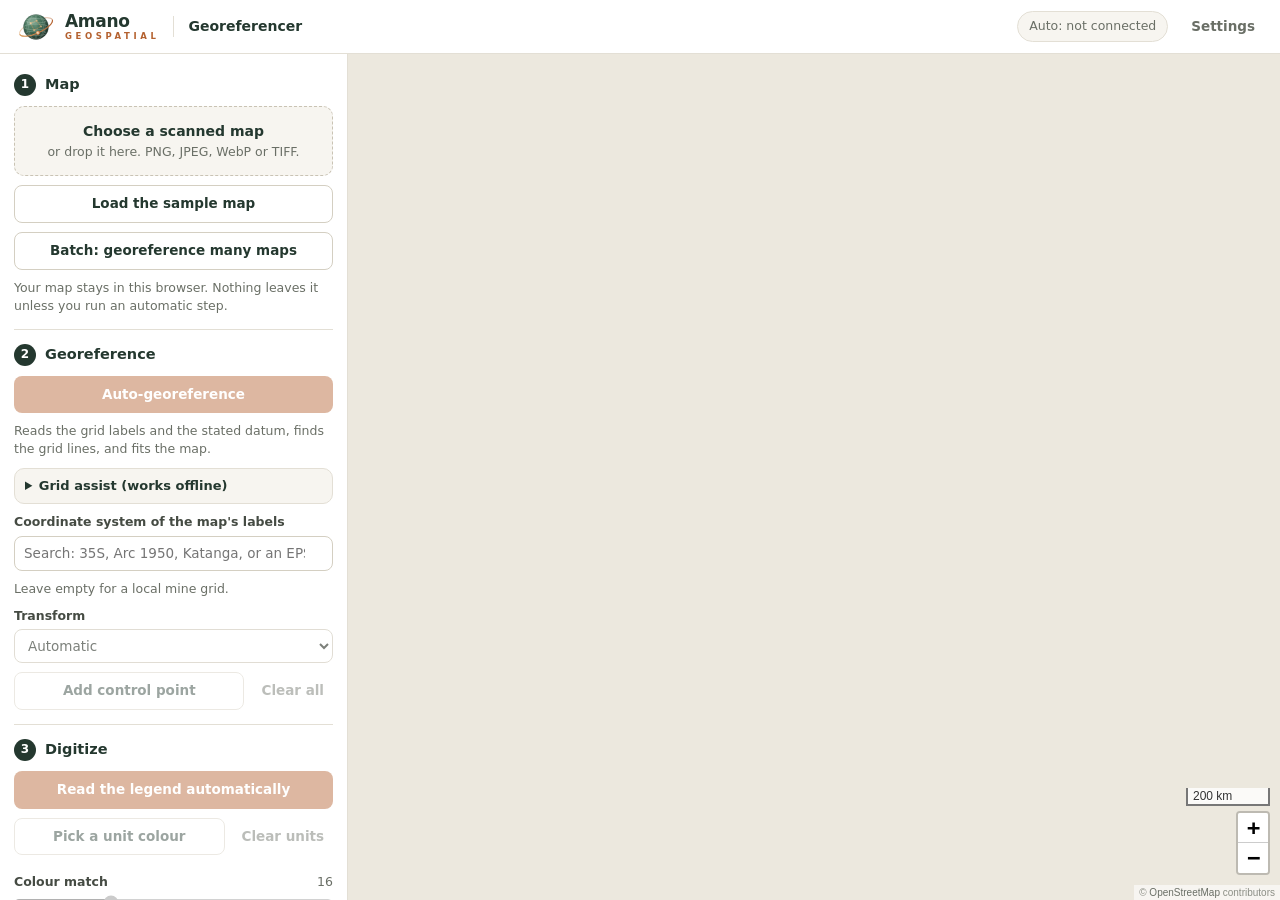
==== commit 56b9fbe3: "New animated globe logo, natural colours site-wide, no BETA label Replace the compass mark with a tu" ====
--- a/app/index.html
+++ b/app/index.html
@@ -3,8 +3,8 @@
 <head>
 <meta charset="UTF-8">
 <meta name="viewport" content="width=device-width, initial-scale=1.0">
-<title>Amano Georeferencer (beta) — Amano Geospatial</title>
-<meta name="description" content="Georeference and digitize scanned maps in your browser. Beta.">
+<title>Amano Georeferencer — Amano Geospatial</title>
+<meta name="description" content="Georeference and digitize scanned maps in your browser.">
 <meta name="theme-color" content="#24382f">
 <link rel="icon" href="../assets/favicon.ico" sizes="48x48">
 <link rel="icon" href="../assets/favicon.svg" type="image/svg+xml">
@@ -15,10 +15,10 @@
 
 <header class="top">
   <a class="brand" href="../" title="Back to amanogeospatial.com">
-    <img src="logo.svg" alt="" width="30" height="30">
+    <img src="logo.svg" alt="" width="40" height="40">
     <span class="wm"><b>Amano</b><span>GEOSPATIAL</span></span>
   </a>
-  <span class="product">Georeferencer <i>beta</i></span>
+  <span class="product">Georeferencer</span>
   <nav class="views" id="views" hidden aria-label="Sections">
     <button class="vtab on" id="nav-work" type="button">Workspace</button>
     <button class="vtab" id="nav-history" type="button">History</button>
@@ -159,7 +159,7 @@
       <ol class="log" id="log"></ol>
     </section>
 
-    <p class="foot">Beta. Check results before relying on them. <a href="../">amanogeospatial.com</a></p>
+    <p class="foot">Check results before relying on them. <a href="../">amanogeospatial.com</a></p>
   </aside>
 
   <main class="stage" id="stage">
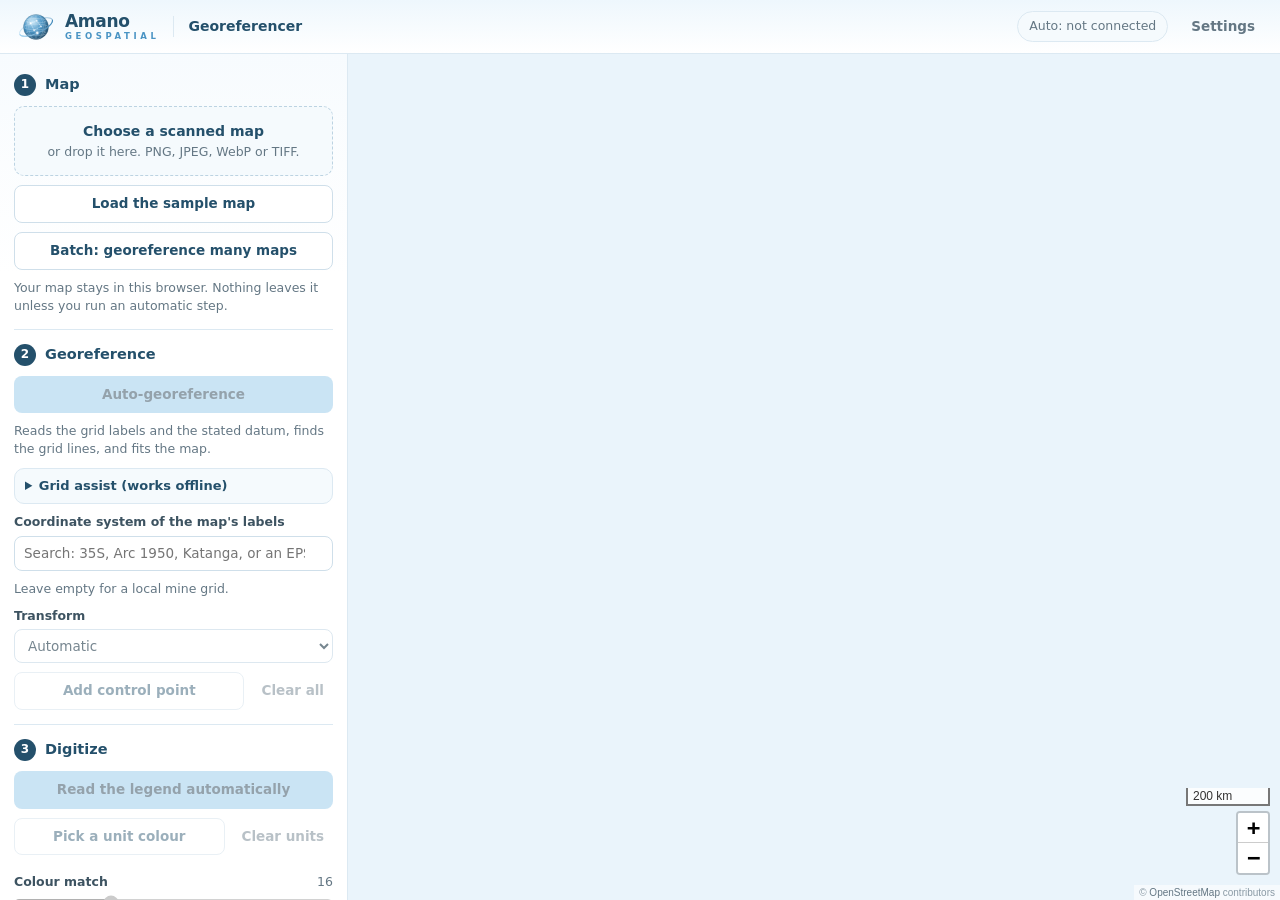
==== commit bb5bf536: "Faded sky-blue and white palette across the app, site and logo Co-Authored-By: Claude Fable 5.2 <nor" ====
--- a/app/index.html
+++ b/app/index.html
@@ -5,7 +5,7 @@
 <meta name="viewport" content="width=device-width, initial-scale=1.0">
 <title>Amano Georeferencer — Amano Geospatial</title>
 <meta name="description" content="Georeference and digitize scanned maps in your browser.">
-<meta name="theme-color" content="#24382f">
+<meta name="theme-color" content="#cfe8f7">
 <link rel="icon" href="../assets/favicon.ico" sizes="48x48">
 <link rel="icon" href="../assets/favicon.svg" type="image/svg+xml">
 <link rel="stylesheet" href="vendor/leaflet/leaflet.css">
--- a/app/app.css
+++ b/app/app.css
@@ -1,8 +1,8 @@
 /* Amano Georeferencer — app styles */
 :root{
-  --cobalt:#24382f; --cobalt2:#3f6b55; --amber:#b4612f; --amber-d:#9a4f23; --amber2:#d99a5b;
-  --ink:#1d241f; --paper:#f7f5f0; --slate:#6a6f66; --line:#e3dfd5; --good:#3d7a4f; --warn:#a8741a; --bad:#a8402f;
-  --stage:#ece8de;
+  --cobalt:#24506b; --cobalt2:#4a94c4; --amber:#8cc4e8; --amber-d:#74b4dd; --amber2:#b9dcf2;
+  --ink:#1c2f3b; --paper:#f5fafd; --slate:#647784; --line:#dce9f2; --good:#3d7a4f; --warn:#a8741a; --bad:#a8402f;
+  --stage:#eaf4fb;
 }
 *{box-sizing:border-box;margin:0;padding:0}
 html,body{height:100%}
@@ -18,7 +18,7 @@
 .brand .wm b{font-size:17px;letter-spacing:-.3px;color:var(--cobalt)}
 .brand .wm span{font-size:8.5px;font-weight:600;letter-spacing:3.6px;color:var(--amber);margin-top:2px}
 .product{font-weight:600;color:var(--cobalt);padding-left:14px;border-left:1px solid var(--line)}
-.product i{font-style:normal;font-size:11px;font-weight:700;letter-spacing:.6px;text-transform:uppercase;color:#7a5220;background:#f6ecdc;border:1px solid #e2cba6;border-radius:999px;padding:1px 7px;margin-left:6px;vertical-align:1px}
+.product i{font-style:normal;font-size:11px;font-weight:700;letter-spacing:.6px;text-transform:uppercase;color:#24506b;background:#e6f2fa;border:1px solid #bcd9ec;border-radius:999px;padding:1px 7px;margin-left:6px;vertical-align:1px}
 .grow{flex:1}
 .chip{border:1px solid var(--line);background:var(--paper);border-radius:999px;padding:5px 11px;font-size:12.5px;color:var(--slate);cursor:pointer}
 .chip.on{color:var(--good);border-color:#c5d8c4;background:#eef4ec}
@@ -27,8 +27,8 @@
 .btn{border:1px solid transparent;border-radius:8px;padding:8px 12px;font-weight:600;font-size:13.5px;cursor:pointer;background:transparent;transition:background .12s,border-color .12s}
 .btn.primary{background:var(--amber);color:#fff}
 .btn.primary:hover:not(:disabled){background:var(--amber-d)}
-.btn.line{border-color:#d4cfc2;background:#fff;color:var(--cobalt)}
-.btn.line:hover:not(:disabled){border-color:var(--cobalt2);background:#f4f1ea}
+.btn.line{border-color:#cfdfea;background:#fff;color:var(--cobalt)}
+.btn.line:hover:not(:disabled){border-color:var(--cobalt2);background:#f1f8fc}
 .btn.quiet{color:var(--slate);padding:8px 8px}
 .btn.quiet:hover:not(:disabled){color:var(--cobalt)}
 .btn.wide{width:100%}
@@ -40,11 +40,11 @@
 .layout{flex:1;display:flex;min-height:0}
 .panel{width:348px;flex:0 0 348px;overflow-y:auto;border-right:1px solid var(--line);background:#fff;padding:6px 14px 20px}
 .stage{flex:1;position:relative;background:var(--stage);min-width:0;
-  background-image:linear-gradient(rgba(36,56,47,.045) 1px,transparent 1px),linear-gradient(90deg,rgba(36,56,47,.045) 1px,transparent 1px);background-size:32px 32px}
+  background-image:linear-gradient(rgba(36,80,107,.045) 1px,transparent 1px),linear-gradient(90deg,rgba(36,80,107,.045) 1px,transparent 1px);background-size:32px 32px}
 #basemap{position:absolute;inset:0;z-index:0;isolation:isolate;background:var(--stage)}
 #basemap .scan-overlay{position:absolute;left:0;top:0;transform-origin:0 0;max-width:none;max-height:none;pointer-events:none;image-rendering:auto}
-#basemap .leaflet-control-attribution{font-size:10px;line-height:1.5;padding:0 5px;background:rgba(255,255,255,.6);color:#8c8f86}
-#basemap .leaflet-control-attribution a{color:#6a6f66;text-decoration:none}
+#basemap .leaflet-control-attribution{font-size:10px;line-height:1.5;padding:0 5px;background:rgba(255,255,255,.6);color:#8a9aa5}
+#basemap .leaflet-control-attribution a{color:#647784;text-decoration:none}
 #view{position:absolute;inset:0;width:100%;height:100%;cursor:grab;touch-action:none;z-index:1;background:var(--stage)}
 #view.grabbing{cursor:grabbing}
 #view.crosshair{cursor:crosshair}
@@ -61,14 +61,14 @@
 .row{display:flex;gap:8px;align-items:center}
 .row .tool{flex:1}
 
-.drop{display:flex;flex-direction:column;gap:2px;border:1.5px dashed #c9c3b4;border-radius:10px;padding:14px;text-align:center;cursor:pointer;background:var(--paper)}
-.drop:hover,.drop.over{border-color:var(--amber);background:#faf3ea}
+.drop{display:flex;flex-direction:column;gap:2px;border:1.5px dashed #bcd3e2;border-radius:10px;padding:14px;text-align:center;cursor:pointer;background:var(--paper)}
+.drop:hover,.drop.over{border-color:var(--amber);background:#eef7fd}
 .drop input{position:absolute;opacity:0;width:1px;height:1px;pointer-events:none}
 .drop b{color:var(--cobalt)} .drop span{font-size:12.5px;color:var(--slate)}
 
-.field{display:flex;flex-direction:column;gap:4px;font-size:12.5px;font-weight:600;color:#454b43}
+.field{display:flex;flex-direction:column;gap:4px;font-size:12.5px;font-weight:600;color:#3d5361}
 .field input[type=text],.field input[type=number],.field input[type=password],.field input[type=url],.field select,.grid2 input{
-  font-weight:400;font-size:13.5px;border:1px solid #d4cfc2;border-radius:8px;padding:7px 9px;background:#fff;width:100%;min-width:0}
+  font-weight:400;font-size:13.5px;border:1px solid #cfdfea;border-radius:8px;padding:7px 9px;background:#fff;width:100%;min-width:0}
 .field.range{flex-direction:row;flex-wrap:wrap;align-items:center;justify-content:space-between}
 .field.range output{font-weight:400;color:var(--slate)}
 .field.range input{width:100%;accent-color:var(--amber)}
@@ -77,7 +77,7 @@
 details[open] summary{margin-bottom:8px}
 details .hint{margin-bottom:8px}
 .grid2{display:grid;grid-template-columns:1fr 1fr;gap:8px;margin-top:8px}
-.grid2 label{display:flex;flex-direction:column;gap:3px;font-size:12px;font-weight:600;color:#454b43}
+.grid2 label{display:flex;flex-direction:column;gap:3px;font-size:12px;font-weight:600;color:#3d5361}
 .grid2 .span2{grid-column:1 / -1}
 
 .fit{border:1px solid var(--line);border-radius:10px;padding:10px 12px;background:var(--paper);display:grid;grid-template-columns:1fr 1fr;gap:6px 12px}
@@ -90,12 +90,12 @@
 
 .tablewrap{max-height:230px;overflow:auto;border:1px solid var(--line);border-radius:10px}
 table.gcps{width:100%;border-collapse:collapse;font-size:12px}
-table.gcps th{position:sticky;top:0;background:#f0ede5;text-align:left;padding:5px 6px;font-size:11px;color:var(--slate);z-index:1}
+table.gcps th{position:sticky;top:0;background:#edf5fa;text-align:left;padding:5px 6px;font-size:11px;color:var(--slate);z-index:1}
 table.gcps td{padding:2px 4px;border-top:1px solid var(--line);white-space:nowrap}
 table.gcps tr.rej td{background:#fbf1ee} table.gcps tr.off td{opacity:.5}
-table.gcps tr:hover td{background:#f4f1ea}
+table.gcps tr:hover td{background:#f1f8fc}
 table.gcps input[type=number]{width:92px;border:1px solid transparent;border-radius:5px;padding:3px 4px;background:transparent;font-size:12px}
-table.gcps input[type=number]:hover,table.gcps input[type=number]:focus{border-color:#d4cfc2;background:#fff}
+table.gcps input[type=number]:hover,table.gcps input[type=number]:focus{border-color:#cfdfea;background:#fff}
 table.gcps .id{cursor:pointer;color:var(--cobalt2);font-weight:600}
 table.gcps .del{border:0;background:none;color:var(--slate);cursor:pointer;font-size:15px;line-height:1;padding:2px 5px}
 table.gcps .del:hover{color:var(--bad)}
@@ -103,44 +103,44 @@
 .units{display:flex;flex-direction:column;gap:5px}
 .unit{display:grid;grid-template-columns:22px 58px 1fr 22px;gap:6px;align-items:center}
 .unit .sw{width:22px;height:22px;border-radius:5px;border:1px solid rgba(0,0,0,.25)}
-.unit input{border:1px solid #d4cfc2;border-radius:6px;padding:4px 6px;font-size:12.5px;min-width:0;width:100%}
+.unit input{border:1px solid #cfdfea;border-radius:6px;padding:4px 6px;font-size:12.5px;min-width:0;width:100%}
 .unit button{border:0;background:none;color:var(--slate);cursor:pointer;font-size:16px}
 .unit button:hover{color:var(--bad)}
 .tools{display:grid;grid-template-columns:repeat(3,1fr);gap:6px}
 .tools .btn{padding:7px 4px;font-size:12.5px}
-.summary{font-size:12.5px;color:#454b43;display:flex;flex-direction:column;gap:3px}
+.summary{font-size:12.5px;color:#3d5361;display:flex;flex-direction:column;gap:3px}
 .summary .u{display:flex;align-items:center;gap:6px}
 .summary .u i{width:11px;height:11px;border-radius:3px;border:1px solid rgba(0,0,0,.25);display:inline-block}
 .exports{display:grid;grid-template-columns:1fr 1fr;gap:6px}
-.log{list-style:none;font-size:12px;color:#454b43;display:flex;flex-direction:column;gap:5px;max-height:220px;overflow:auto}
+.log{list-style:none;font-size:12px;color:#3d5361;display:flex;flex-direction:column;gap:5px;max-height:220px;overflow:auto}
 .log li{padding-left:10px;border-left:2px solid var(--line)}
 .log li.warn{border-color:var(--amber);} .log li.bad{border-color:var(--bad);color:var(--bad)} .log li.good{border-color:var(--good)}
 .log time{color:var(--slate);margin-right:5px}
 .foot{font-size:11.5px;color:var(--slate);margin-top:12px}
 
 /* stage furniture */
-.toolbar{z-index:3;position:absolute;top:12px;left:12px;max-width:calc(100% - 24px);flex-wrap:wrap;display:flex;align-items:center;gap:2px;background:#fff;border:1px solid var(--line);border-radius:10px;padding:4px;box-shadow:0 6px 20px -12px rgba(36,56,47,.5)}
+.toolbar{z-index:3;position:absolute;top:12px;left:12px;max-width:calc(100% - 24px);flex-wrap:wrap;display:flex;align-items:center;gap:2px;background:#fff;border:1px solid var(--line);border-radius:10px;padding:4px;box-shadow:0 6px 20px -12px rgba(36,80,107,.5)}
 .tb{border:0;background:none;border-radius:7px;padding:6px 10px;font-size:13px;font-weight:600;color:var(--cobalt);cursor:pointer}
-.tb:hover{background:#f0ede5} .tb.on{background:var(--cobalt);color:#fff}
-.tb.check{display:flex;align-items:center;gap:5px;font-weight:500;color:#454b43}
+.tb:hover{background:#edf5fa} .tb.on{background:var(--cobalt);color:#fff}
+.tb.check{display:flex;align-items:center;gap:5px;font-weight:500;color:#3d5361}
 .tb.check input{accent-color:var(--cobalt)}
-.seg{display:inline-flex;gap:2px;background:#f0ede5;border-radius:8px;padding:2px}
+.seg{display:inline-flex;gap:2px;background:#edf5fa;border-radius:8px;padding:2px}
 .seg .tb{padding:5px 10px}
 .tb.check input[type=range]{width:90px;accent-color:var(--amber)}
 .sep{width:1px;height:20px;background:var(--line);margin:0 4px}
-.status{z-index:3;position:absolute;left:12px;bottom:12px;background:rgba(29,36,31,.88);color:#f1ede2;font-size:12px;border-radius:8px;padding:5px 10px;font-variant-numeric:tabular-nums;max-width:calc(100% - 24px);white-space:nowrap;overflow:hidden;text-overflow:ellipsis}
-.empty{position:absolute;z-index:2;left:50%;top:50%;transform:translate(-50%,-50%);width:min(520px,calc(100% - 32px));display:flex;flex-direction:column;align-items:center;text-align:center;padding:26px 28px;gap:10px;pointer-events:none;background:rgba(255,255,255,.93);border:1px solid var(--line);border-radius:18px;box-shadow:0 30px 70px -35px rgba(29,36,31,.75);backdrop-filter:blur(3px)}
+.status{z-index:3;position:absolute;left:12px;bottom:12px;background:rgba(28,47,59,.88);color:#eaf4fb;font-size:12px;border-radius:8px;padding:5px 10px;font-variant-numeric:tabular-nums;max-width:calc(100% - 24px);white-space:nowrap;overflow:hidden;text-overflow:ellipsis}
+.empty{position:absolute;z-index:2;left:50%;top:50%;transform:translate(-50%,-50%);width:min(520px,calc(100% - 32px));display:flex;flex-direction:column;align-items:center;text-align:center;padding:26px 28px;gap:10px;pointer-events:none;background:rgba(255,255,255,.93);border:1px solid var(--line);border-radius:18px;box-shadow:0 30px 70px -35px rgba(28,47,59,.75);backdrop-filter:blur(3px)}
 .empty h1{font-size:clamp(20px,2.6vw,28px);color:var(--cobalt);letter-spacing:-.5px;max-width:22ch}
 .empty p{color:var(--slate);max-width:52ch;font-size:15px}
-.stage.over::after{content:"Drop the map to load it";position:absolute;inset:14px;border:2px dashed var(--amber);border-radius:16px;background:rgba(250,243,234,.9);display:flex;align-items:center;justify-content:center;font-size:20px;font-weight:700;color:var(--cobalt)}
-.busy{position:absolute;inset:0;z-index:5;background:rgba(236,232,222,.72);display:flex;align-items:center;justify-content:center;z-index:5}
-.busy .card{background:#fff;border:1px solid var(--line);border-radius:14px;padding:20px 24px;min-width:260px;max-width:380px;text-align:center;box-shadow:0 24px 60px -30px rgba(36,56,47,.6)}
+.stage.over::after{content:"Drop the map to load it";position:absolute;inset:14px;border:2px dashed var(--amber);border-radius:16px;background:rgba(238,247,253,.9);display:flex;align-items:center;justify-content:center;font-size:20px;font-weight:700;color:var(--cobalt)}
+.busy{position:absolute;inset:0;z-index:5;background:rgba(234,244,251,.72);display:flex;align-items:center;justify-content:center;z-index:5}
+.busy .card{background:#fff;border:1px solid var(--line);border-radius:14px;padding:20px 24px;min-width:260px;max-width:380px;text-align:center;box-shadow:0 24px 60px -30px rgba(36,80,107,.6)}
 .busy p{margin-top:10px;font-weight:600;color:var(--cobalt)}
-.spin{width:26px;height:26px;border-radius:50%;border:3px solid #e3dfd5;border-top-color:var(--amber);margin:0 auto;animation:sp .8s linear infinite}
+.spin{width:26px;height:26px;border-radius:50%;border:3px solid #dce9f2;border-top-color:var(--amber);margin:0 auto;animation:sp .8s linear infinite}
 @keyframes sp{to{transform:rotate(360deg)}}
-.bar{height:4px;border-radius:2px;background:#e3dfd5;margin-top:12px;overflow:hidden}
+.bar{height:4px;border-radius:2px;background:#dce9f2;margin-top:12px;overflow:hidden}
 .bar i{display:block;height:100%;width:0;background:var(--amber);transition:width .15s}
-.toast{position:absolute;right:14px;top:14px;max-width:420px;background:#fff;border:1px solid var(--line);border-left:4px solid var(--amber);border-radius:10px;padding:10px 14px;font-size:13px;box-shadow:0 16px 40px -24px rgba(36,56,47,.7);z-index:6}
+.toast{position:absolute;right:14px;top:14px;max-width:420px;background:#fff;border:1px solid var(--line);border-left:4px solid var(--amber);border-radius:10px;padding:10px 14px;font-size:13px;box-shadow:0 16px 40px -24px rgba(36,80,107,.7);z-index:6}
 .toast.bad{border-left-color:var(--bad)} .toast.good{border-left-color:var(--good)}
 
 /* accounts and history */
@@ -149,24 +149,24 @@
 .vtab:hover{color:var(--cobalt)} .vtab.on{color:var(--cobalt);border-bottom-color:var(--amber)}
 .acct{position:relative}
 .acct-btn{width:34px;height:34px;border-radius:50%;border:1px solid var(--line);background:var(--cobalt);color:#fff;font-weight:700;font-size:12.5px;cursor:pointer}
-.acct-menu{position:absolute;right:0;top:42px;width:260px;background:#fff;border:1px solid var(--line);border-radius:12px;box-shadow:0 24px 60px -30px rgba(29,36,31,.7);z-index:20;overflow:hidden}
+.acct-menu{position:absolute;right:0;top:42px;width:260px;background:#fff;border:1px solid var(--line);border-radius:12px;box-shadow:0 24px 60px -30px rgba(28,47,59,.7);z-index:20;overflow:hidden}
 .acct-menu .who,.acct-menu .use{display:flex;flex-direction:column;gap:2px;padding:12px 14px;border-bottom:1px solid var(--line)}
 .acct-menu span{font-size:12.5px;color:var(--slate);overflow-wrap:anywhere}
 .acct-menu .item{display:block;width:100%;text-align:left;border:0;background:none;padding:11px 14px;font-weight:600;color:var(--cobalt);cursor:pointer}
 .acct-menu .item:hover{background:var(--paper)} .acct-menu .item.out{color:var(--bad);border-top:1px solid var(--line)}
 .history{flex:1;overflow:auto;background:var(--paper)}
 .hwrap{max-width:1100px;margin:0 auto;padding:26px 20px;display:flex;flex-direction:column;gap:14px}
-#hist-search{border:1px solid #d4cfc2;border-radius:10px;padding:11px 14px;font-size:14.5px;background:#fff;width:100%}
+#hist-search{border:1px solid #cfdfea;border-radius:10px;padding:11px 14px;font-size:14.5px;background:#fff;width:100%}
 .htable{max-height:none;background:#fff}
 table.hist td{padding:9px 10px;white-space:normal;vertical-align:middle;font-size:13px}
 table.hist th{padding:9px 10px}
 table.hist img{width:54px;height:54px;object-fit:cover;border-radius:6px;border:1px solid var(--line);display:block}
 table.hist .t b{display:block;color:var(--ink);font-size:13.5px} table.hist .t span{color:var(--slate);font-size:12px;overflow-wrap:anywhere}
 table.hist .pill{display:inline-block;font-size:11.5px;font-weight:700;border-radius:999px;padding:2px 9px;background:#e9f1e6;color:var(--good)}
-table.hist .pill.geo{background:#f0ede5;color:var(--cobalt)}
+table.hist .pill.geo{background:#edf5fa;color:var(--cobalt)}
 #hist-count{text-align:center}
 .auth{position:fixed;inset:0;z-index:50;background:var(--paper);display:flex;align-items:center;justify-content:center;padding:20px;overflow:auto}
-.auth-card{width:min(400px,100%);background:#fff;border:1px solid var(--line);border-radius:18px;padding:28px;display:flex;flex-direction:column;gap:12px;box-shadow:0 30px 70px -40px rgba(29,36,31,.6)}
+.auth-card{width:min(400px,100%);background:#fff;border:1px solid var(--line);border-radius:18px;padding:28px;display:flex;flex-direction:column;gap:12px;box-shadow:0 30px 70px -40px rgba(28,47,59,.6)}
 .auth-card img{align-self:center}
 .auth-card h1{font-size:22px;color:var(--cobalt);text-align:center;letter-spacing:-.3px}
 .auth-card #auth-sub{text-align:center}
@@ -193,8 +193,8 @@
 @media(max-width:700px){.batch-opts{grid-template-columns:1fr}}
 
 /* settings dialog */
-dialog{border:0;border-radius:16px;padding:0;max-width:480px;width:calc(100% - 32px);box-shadow:0 30px 80px -30px rgba(29,36,31,.7);margin:auto}
-dialog::backdrop{background:rgba(29,36,31,.45)}
+dialog{border:0;border-radius:16px;padding:0;max-width:480px;width:calc(100% - 32px);box-shadow:0 30px 80px -30px rgba(28,47,59,.7);margin:auto}
+dialog::backdrop{background:rgba(28,47,59,.45)}
 .dlg{padding:22px;display:flex;flex-direction:column;gap:11px}
 .dlg h2{color:var(--cobalt);font-size:18px}
 .dlg p{font-size:13px;color:var(--slate)}
@@ -214,3 +214,21 @@
   .sep{display:none}
 }
 @media(prefers-reduced-motion:reduce){.spin{animation-duration:2s}.bar i,.btn{transition:none}}
+
+/* sky-and-white theme: keep text readable on the pale accent */
+.btn.primary{color:#143247}
+.btn.primary:hover:not(:disabled){color:#0f2a3c}
+.brand .wm span{color:var(--cobalt2)}
+.vtab.on{border-bottom-color:var(--cobalt2)}
+.toast{border-left-color:var(--cobalt2)}
+.spin{border-top-color:var(--cobalt2)}
+.bar i{background:var(--cobalt2)}
+.field.range input,.tb.check input[type=range]{accent-color:var(--cobalt2)}
+.btn:focus-visible,.tb:focus-visible,input:focus-visible,select:focus-visible,.chip:focus-visible{outline-color:var(--cobalt2)}
+.drop:hover,.drop.over{border-color:var(--cobalt2)}
+.log li.warn{border-color:#d9a441}
+.top{background:linear-gradient(180deg,#eef7fd,#fff)}
+.panel{background:linear-gradient(180deg,#f7fbfe 0,#fff 220px)}
+.auth{background:linear-gradient(180deg,#d9edf9 0,#f5fafd 55%,#fff 100%)}
+.history{background:linear-gradient(180deg,#eaf4fb 0,#fff 420px)}
+.stage.over::after{border-color:var(--cobalt2)}
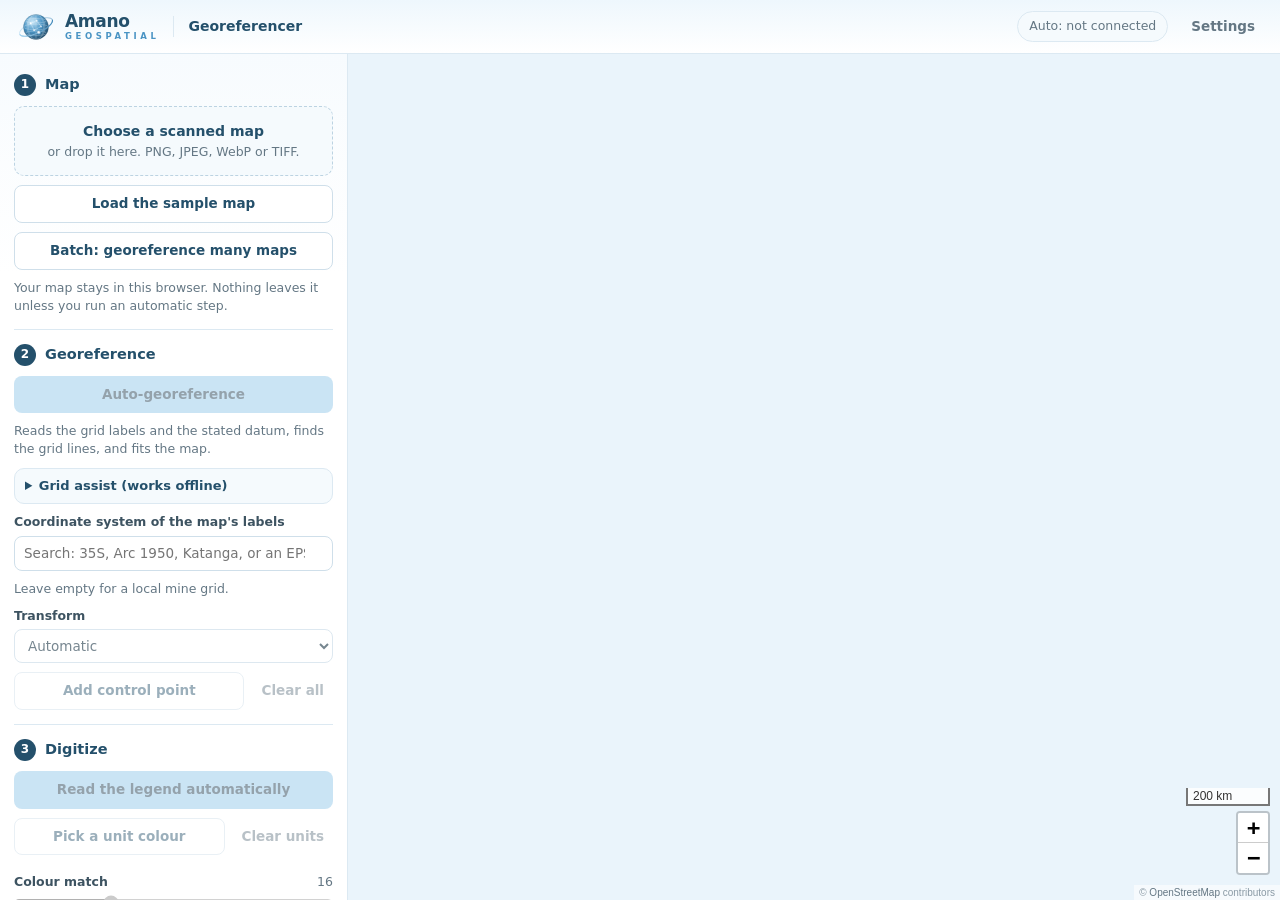
==== commit ce1d0216: "Replace the activity panel and note with the developer credit Co-Authored-By: Claude Fable 5.2 <nore" ====
--- a/app/index.html
+++ b/app/index.html
@@ -154,12 +154,12 @@
       </div>
     </section>
 
-    <section class="step" id="s-log">
+    <section class="step" id="s-log" hidden>
       <h2>Activity</h2>
       <ol class="log" id="log"></ol>
     </section>
 
-    <p class="foot">Check results before relying on them. <a href="../">amanogeospatial.com</a></p>
+    <p class="foot">Developed by <b>Kennedy Chisala</b>, GIS &amp; Geoscience Data Specialist.<br>&copy; 2026 Kennedy Chisala. Lusaka, Zambia.</p>
   </aside>
 
   <main class="stage" id="stage">
--- a/app/app.css
+++ b/app/app.css
@@ -116,7 +116,8 @@
 .log li{padding-left:10px;border-left:2px solid var(--line)}
 .log li.warn{border-color:var(--amber);} .log li.bad{border-color:var(--bad);color:var(--bad)} .log li.good{border-color:var(--good)}
 .log time{color:var(--slate);margin-right:5px}
-.foot{font-size:11.5px;color:var(--slate);margin-top:12px}
+.foot{font-size:12px;color:var(--slate);margin-top:16px;line-height:1.6}
+.foot b{color:var(--cobalt)}
 
 /* stage furniture */
 .toolbar{z-index:3;position:absolute;top:12px;left:12px;max-width:calc(100% - 24px);flex-wrap:wrap;display:flex;align-items:center;gap:2px;background:#fff;border:1px solid var(--line);border-radius:10px;padding:4px;box-shadow:0 6px 20px -12px rgba(36,80,107,.5)}
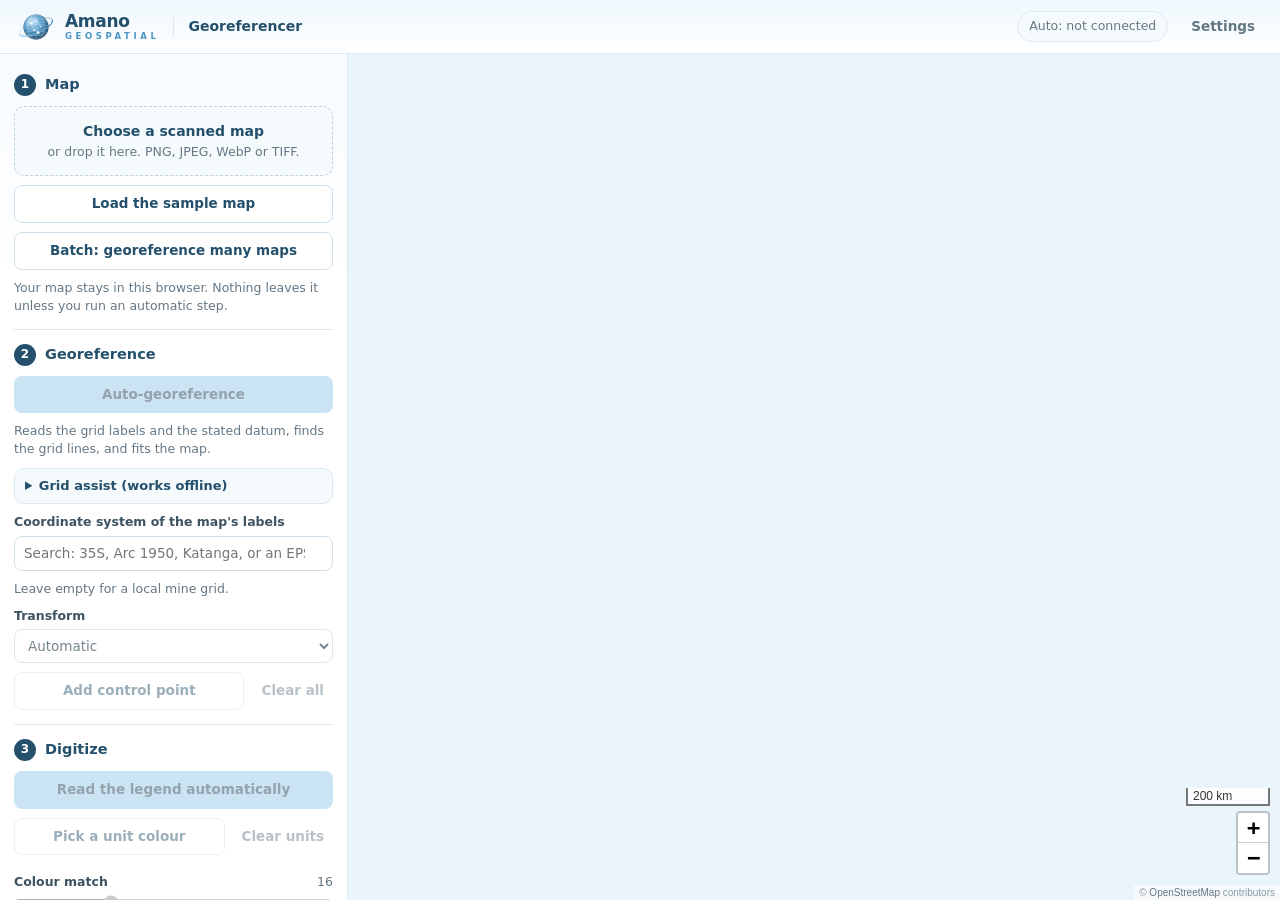
==== commit 060be4b1: "Use the Amano Geospatial copyright line in the app Co-Authored-By: Claude Fable 5.2 <noreply@anthrop" ====
--- a/app/index.html
+++ b/app/index.html
@@ -159,7 +159,7 @@
       <ol class="log" id="log"></ol>
     </section>
 
-    <p class="foot">Developed by <b>Kennedy Chisala</b>, GIS &amp; Geoscience Data Specialist.<br>&copy; 2026 Kennedy Chisala. Lusaka, Zambia.</p>
+    <p class="foot">Developed by <b>Kennedy Chisala</b>, GIS &amp; Geoscience Data Specialist.<br>&copy; 2026 Amano Geospatial. Lusaka, Zambia.</p>
   </aside>
 
   <main class="stage" id="stage">
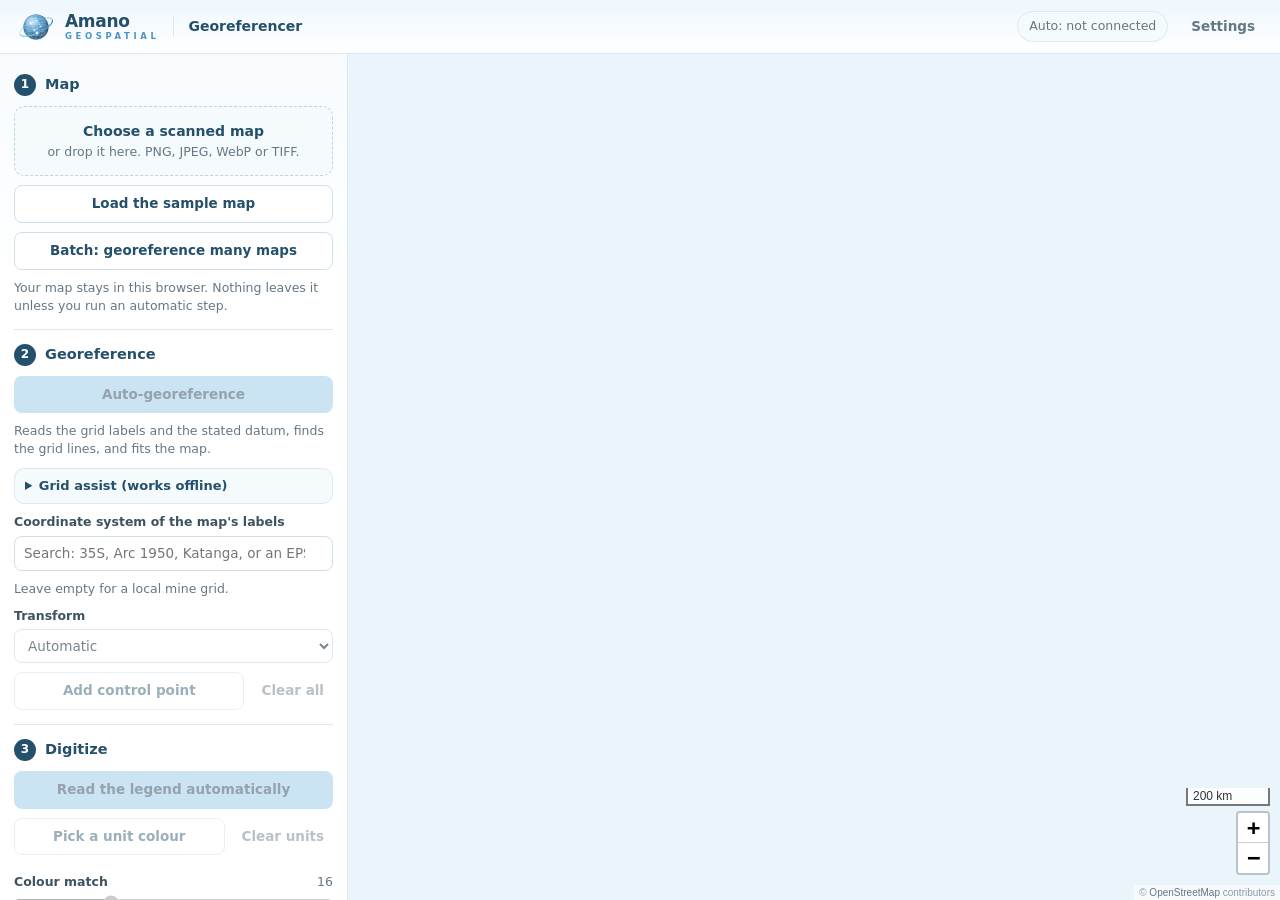
==== commit 7d9c2891: "Put the copyright line at the very bottom of the app and the site Co-Authored-By: Claude Fable 5.2 <" ====
--- a/app/index.html
+++ b/app/index.html
@@ -159,7 +159,8 @@
       <ol class="log" id="log"></ol>
     </section>
 
-    <p class="foot">Developed by <b>Kennedy Chisala</b>, GIS &amp; Geoscience Data Specialist.<br>&copy; 2026 Amano Geospatial. Lusaka, Zambia.</p>
+    <p class="foot">Developed by <b>Kennedy Chisala</b>, GIS &amp; Geoscience Data Specialist</p>
+    <p class="foot copy">&copy; 2026 Amano Geospatial. Lusaka, Zambia</p>
   </aside>
 
   <main class="stage" id="stage">
--- a/app/app.css
+++ b/app/app.css
@@ -233,3 +233,5 @@
 .auth{background:linear-gradient(180deg,#d9edf9 0,#f5fafd 55%,#fff 100%)}
 .history{background:linear-gradient(180deg,#eaf4fb 0,#fff 420px)}
 .stage.over::after{border-color:var(--cobalt2)}
+
+.foot.copy{margin-top:10px;padding-top:10px;border-top:1px solid var(--line);text-align:center}
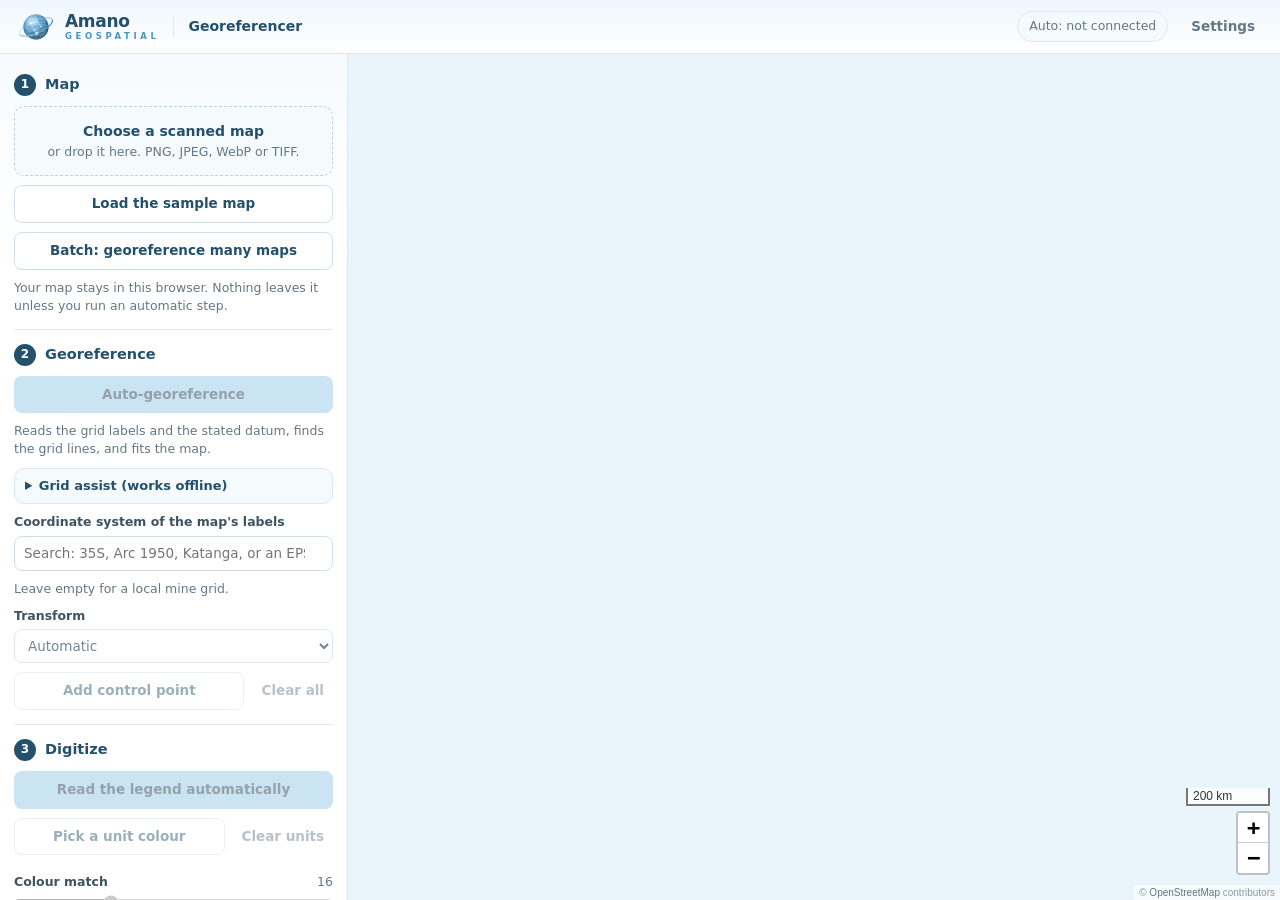
==== commit fda5ce53: "Replace long dashes with commas in the site and app text Co-Authored-By: Claude Fable 5.2 <noreply@a" ====
--- a/app/index.html
+++ b/app/index.html
@@ -3,7 +3,7 @@
 <head>
 <meta charset="UTF-8">
 <meta name="viewport" content="width=device-width, initial-scale=1.0">
-<title>Amano Georeferencer — Amano Geospatial</title>
+<title>Amano Georeferencer, Amano Geospatial</title>
 <meta name="description" content="Georeference and digitize scanned maps in your browser.">
 <meta name="theme-color" content="#cfe8f7">
 <link rel="icon" href="../assets/favicon.ico" sizes="48x48">
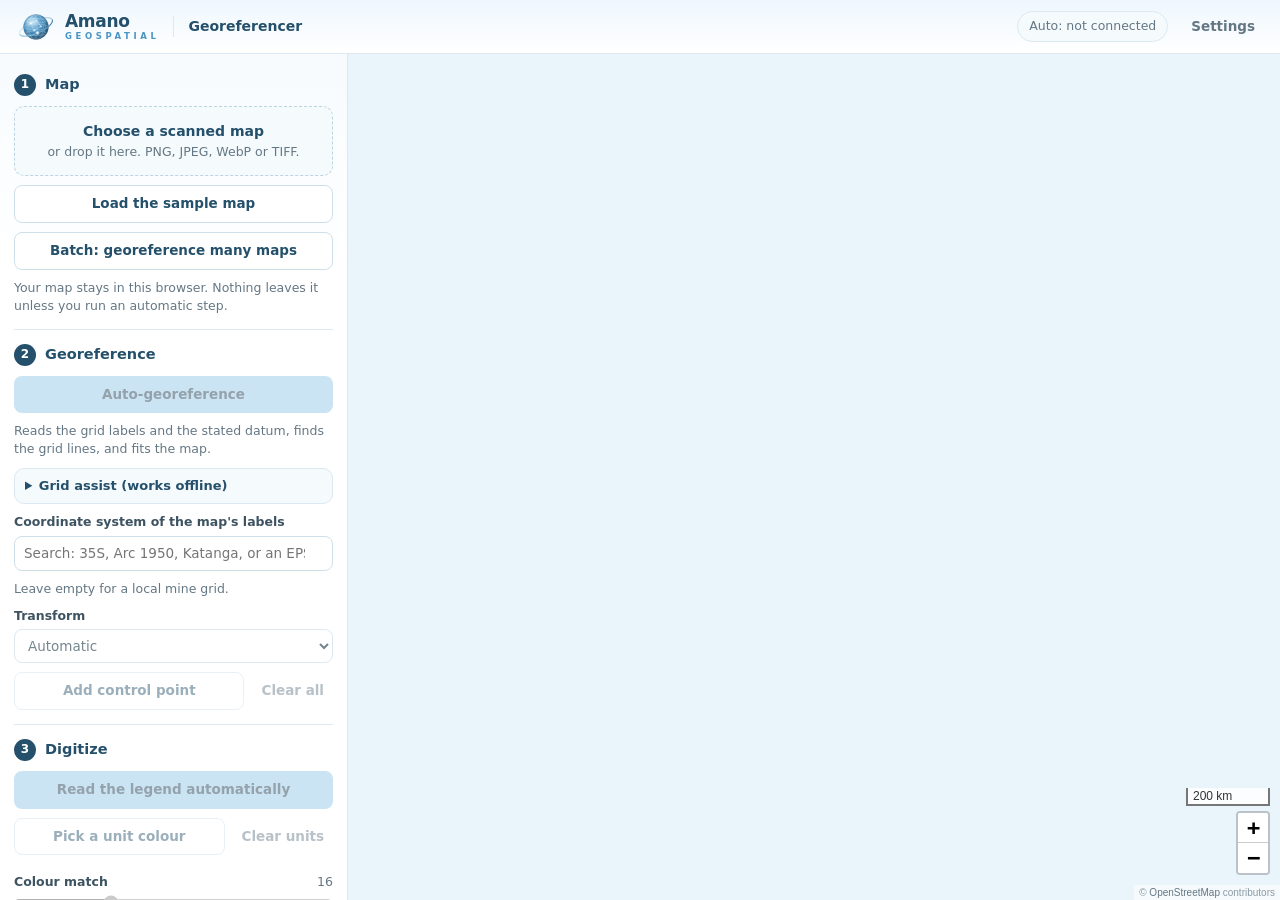
==== commit b37e6df0: "Show a real app screenshot in the Why Amano section Remove the 3D scene, which rendered as two flat " ====
--- a/app/index.html
+++ b/app/index.html
@@ -9,7 +9,7 @@
 <link rel="icon" href="../assets/favicon.ico" sizes="48x48">
 <link rel="icon" href="../assets/favicon.svg" type="image/svg+xml">
 <link rel="stylesheet" href="vendor/leaflet/leaflet.css">
-<link rel="stylesheet" href="app.css">
+<link rel="stylesheet" href="app.css?v=202611152336">
 </head>
 <body>
 
@@ -294,6 +294,6 @@
 <script src="vendor/pako_inflate.min.js"></script>
 <script src="vendor/UTIF.js"></script>
 <script src="vendor/geotiff.js"></script>
-<script type="module" src="js/main.js"></script>
+<script type="module" src="js/main.js?v=202611152336"></script>
 </body>
 </html>
